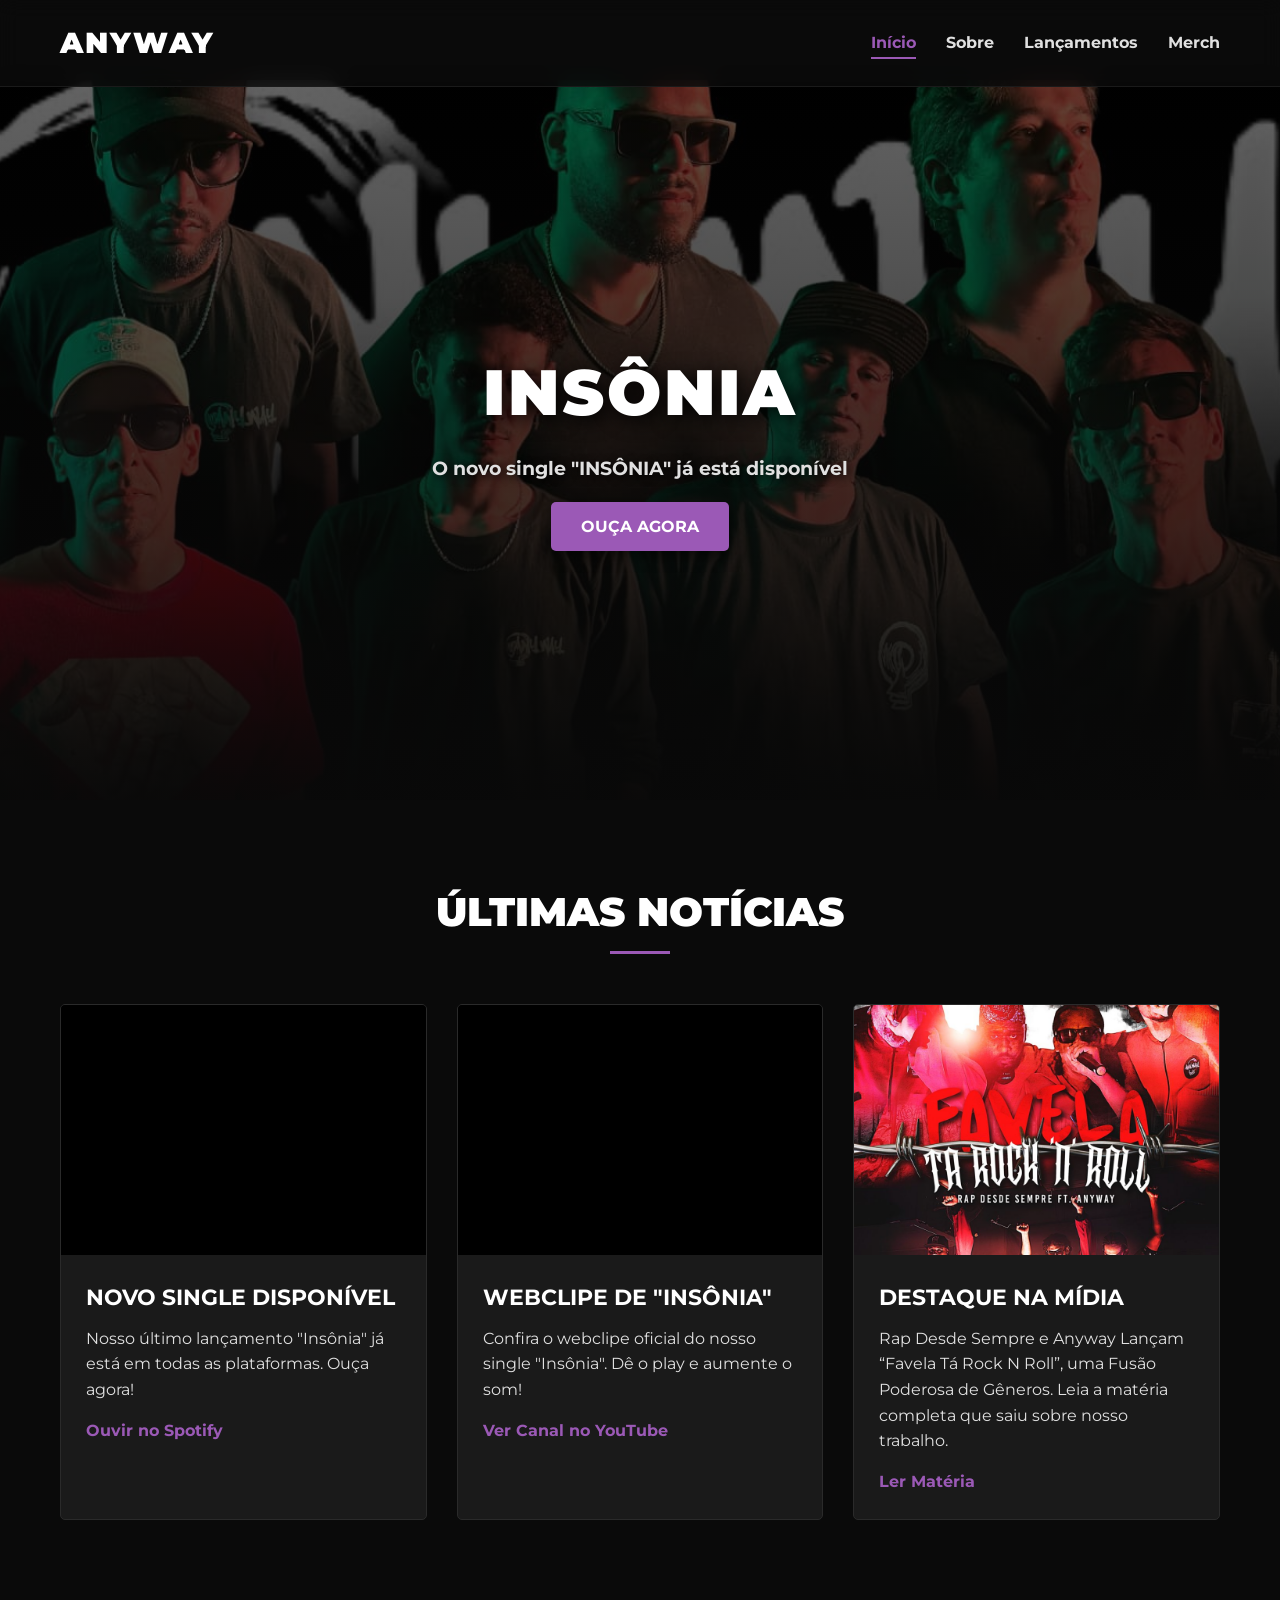
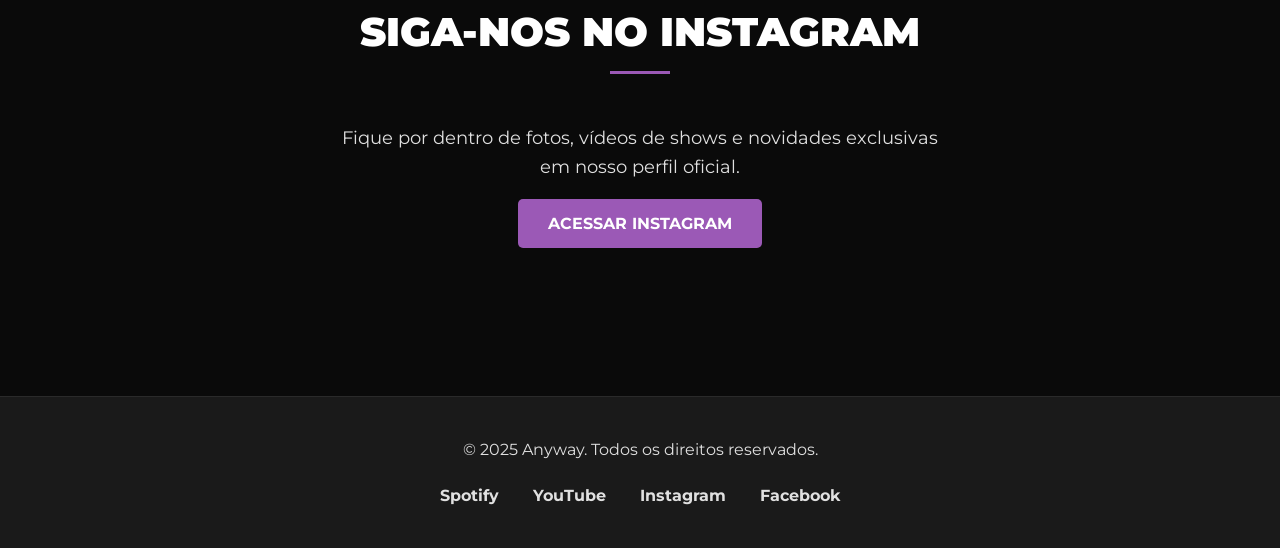
==== index.html @ 99555095 "Add files via upload" ====
<!DOCTYPE html>
<html lang="pt-br">
<head>
    <meta charset="UTF-8">
    <meta name="viewport" content="width=device-width, initial-scale=1.0">
    <title>Anyway - Início</title>
    <link rel="stylesheet" href="style.css">
    <link rel="preconnect" href="https://fonts.googleapis.com">
    <link rel="preconnect" href="https://fonts.gstatic.com" crossorigin>
    <link href="https://fonts.googleapis.com/css2?family=Montserrat:wght@400;700;900&display=swap" rel="stylesheet">
</head>
<body>

    <header class="main-header">
        <div class="container">
            <a href="index.html" class="band-logo">ANYWAY</a>
            <nav class="main-nav">
                <ul>
                    <li><a href="index.html" class="active">Início</a></li>
                    <li><a href="sobre.html">Sobre</a></li>
                    <li><a href="lancamentos.html">Lançamentos</a></li>
                    <li><a href="merch.html">Merch</a></li>
                </ul>
            </nav>
        </div>
    </header>

    <main>
        <section class="hero-section">
            <div class="hero-image-placeholder" style="background: linear-gradient(rgba(0,0,0,0.6), rgba(10,10,10,0.9)), url('img/banda_toda.jpg') no-repeat center center/cover;"></div>
            
            <div class="hero-text" style="position: relative; z-index: 2;">
                <h1 style="text-shadow: 4px 4px 20px rgba(0,0,0,1);">INSÔNIA</h1>
                <p style="font-weight: 700; text-shadow: 2px 2px 10px rgba(0,0,0,1);">O novo single "INSÔNIA" já está disponível</p>
                <a href="https://open.spotify.com/intl-pt/track/1YH6Pzb7WUKvdwqo5PkIpc?si=483347d8de3d446b" class="btn-cta" target="_blank" style="box-shadow: 0 4px 15px rgba(0,0,0,0.6);">Ouça Agora</a>
            </div>
        </section>

        <div class="container page-content">
            
            <section class="section-block reveal">
                <h2 class="section-title">ÚLTIMAS NOTÍCIAS</h2>
                <div class="news-grid">
                    
                    <div class="news-item reveal">
                        <div class="news-image-placeholder spotify-embed">
                            <iframe data-testid="embed-iframe" style="border-radius:0" src="https://open.spotify.com/embed/track/1YH6Pzb7WUKvdwqo5PkIpc?utm_source=generator" width="100%" height="100%" frameBorder="0" allowfullscreen="" allow="autoplay; clipboard-write; encrypted-media; fullscreen; picture-in-picture" loading="lazy"></iframe>
                        </div>
                        <div class="news-content">
                            <h3>NOVO SINGLE DISPONÍVEL</h3>
                            <p>Nosso último lançamento "Insônia" já está em todas as plataformas. Ouça agora!</p>
                            <a href="https://open.spotify.com/intl-pt/track/1YH6Pzb7WUKvdwqo5PkIpc?si=483347d8de3d446b" class="read-more" target="_blank">Ouvir no Spotify</a>
                        </div>
                    </div>

                    <div class="news-item reveal">
                        <div class="news-image-placeholder youtube-embed">
                             <iframe width="100%" height="100%" src="https://www.youtube-nocookie.com/embed/-w5BZIGmD9w" title="YouTube video player" frameborder="0" allow="accelerometer; autoplay; clipboard-write; encrypted-media; gyroscope; picture-in-picture; web-share" referrerpolicy="strict-origin-when-cross-origin" allowfullscreen></iframe>
                        </div>
                        <div class="news-content">
                            <h3>WEBCLIPE DE "INSÔNIA"</h3>
                            <p>Confira o webclipe oficial do nosso single "Insônia". Dê o play e aumente o som!</p>
                            <a href="https://www.youtube.com/@bandanyway" class="read-more" target="_blank">Ver Canal no YouTube</a>
                        </div>
                    </div>

                    <div class="news-item reveal">
                        <div class="news-image-placeholder" style="background-image: url('img/materia-jornaldorap.jpg'); background-size: cover; background-position: center;">
                        </div>
                        <div class="news-content">
                            <h3>DESTAQUE NA MÍDIA</h3>
                            <p>Rap Desde Sempre e Anyway Lançam “Favela Tá Rock N Roll”, uma Fusão Poderosa de Gêneros. Leia a matéria completa que saiu sobre nosso trabalho.</p>
                            <a href="https://www.jornaldorap.com.br/rap-nacional/rap-desde-sempre-e-anyway-lancam-favela-ta-rock-n-roll-uma-fusao-poderosa-de-generos/" class="read-more" target="_blank">Ler Matéria</a>
                        </div>
                    </div>
                    
                </div>
            </section>

            <section class="section-block reveal">
                <h2 class="section-title">SIGA-NOS NO INSTAGRAM</h2>
                <div class="text-center">
                    <p style="margin-bottom: 30px; font-size: 1.1rem; max-width: 600px; margin-left: auto; margin-right: auto;">
                        Fique por dentro de fotos, vídeos de shows e novidades exclusivas em nosso perfil oficial.
                    </p>
                    <a href="https://www.instagram.com/bandanyway/" class="btn-cta" target="_blank">Acessar Instagram</a>
                </div>
            </section>

        </div>
    </main>

    <footer class="main-footer">
        <div class="container">
            <p>© 2025 Anyway. Todos os direitos reservados.</p>
            <div class="social-links">
                <a href="https://open.spotify.com/intl-pt/artist/21cmnCgzTt7ZYPJB0TRyvt?si=PkerDkOZT9qXnSkQQWX2hg" target="_blank">Spotify</a>
                <a href="https://www.youtube.com/@bandanyway" target="_blank">YouTube</a>
                <a href="https://www.instagram.com/bandanyway/" target="_blank">Instagram</a>
                <a href="#" target="_blank">Facebook</a>
            </div>
        </div>
    </footer>

    <script>
        // Efeito de desfoque (blur) na imagem de fundo
        window.addEventListener('scroll', () => {
            const heroBg = document.querySelector('.hero-image-placeholder');
            const scrollY = window.scrollY;
            let blurAmount = scrollY / 40;
            if (blurAmount > 10) blurAmount = 10;
            heroBg.style.filter = `blur(${blurAmount}px)`;
            heroBg.style.webkitFilter = `blur(${blurAmount}px)`;
        });

        // Efeito de REVEAL (aparecer ao rolar)
        const observer = new IntersectionObserver((entries) => {
            entries.forEach((entry) => {
                if (entry.isIntersecting) {
                    entry.target.classList.add('active'); // Adiciona a classe que mostra o conteúdo
                }
            });
        }, {
            threshold: 0.1 // O efeito dispara quando 10% do elemento aparece na tela
        });

        // Seleciona todos os elementos com a classe .reveal e manda o observador vigiar
        const hiddenElements = document.querySelectorAll('.reveal');
        hiddenElements.forEach((el) => observer.observe(el));
    </script>
</body>
</html>
---- style.css ----
/* --- CONFIGURAÇÕES GLOBAIS E VARIÁVEIS --- */
:root {
    --color-background: #0a0a0a;
    --color-surface: #1a1a1a;
    --color-text: #e0e0e0;
    --color-heading: #ffffff;
    --color-accent: #9b59b6;
    --font-main: 'Montserrat', sans-serif;
}

/* --- RESET BÁSICO --- */
* {
    margin: 0;
    padding: 0;
    box-sizing: border-box;
}

body {
    font-family: var(--font-main);
    background-color: var(--color-background);
    color: var(--color-text);
    line-height: 1.6;
}

.container {
    max-width: 1200px;
    margin: 0 auto;
    padding: 0 20px;
}

h1, h2, h3 {
    color: var(--color-heading);
    font-weight: 700;
}

a {
    color: var(--color-accent);
    text-decoration: none;
    transition: color 0.3s ease;
}

a:hover {
    color: var(--color-heading);
}

img {
    max-width: 100%;
    height: auto;
    display: block;
}

.text-center {
    text-align: center;
    margin-top: 30px;
}

/* --- CABEÇALHO (HEADER) --- */
.main-header {
    background-color: rgba(10, 10, 10, 0.8);
    backdrop-filter: blur(10px);
    border-bottom: 1px solid var(--color-surface);
    padding: 20px 0;
    position: fixed;
    width: 100%;
    top: 0;
    z-index: 1000;
}

.main-header .container {
    display: flex;
    justify-content: space-between;
    align-items: center;
    position: relative;
}

.band-logo {
    font-size: 1.8rem;
    font-weight: 900;
    letter-spacing: 2px;
    color: var(--color-heading);
}

.band-logo:hover {
    color: var(--color-accent);
}

.main-nav ul {
    list-style: none;
    display: flex;
    gap: 30px;
}

.main-nav a {
    color: var(--color-text);
    font-weight: 700;
    font-size: 1rem;
    padding-bottom: 5px;
    border-bottom: 2px solid transparent;
}

.main-nav a:hover {
    color: var(--color-heading);
    border-bottom-color: var(--color-accent);
}

.main-nav a.active {
    color: var(--color-accent);
    border-bottom-color: var(--color-accent);
}

/* --- SEÇÃO HERO E EFEITO BLUR --- */
.hero-section {
    position: relative;
    height: 80vh;
    display: flex;
    align-items: center;
    justify-content: center;
    text-align: center;
    padding: 0 20px;
    margin-top: 80px;
    overflow: hidden;
}

.hero-image-placeholder {
    position: absolute;
    top: -5%;
    left: -5%;
    width: 110%;
    height: 110%;
    background: linear-gradient(rgba(0,0,0,0.6), rgba(10,10,10,0.9)), url('img/banda_toda.jpg') no-repeat center center/cover;
    z-index: -1;
    transition: filter 0.1s ease-out;
}

.hero-text h1 {
    font-size: 4rem;
    font-weight: 900;
    text-transform: uppercase;
    letter-spacing: 3px;
    margin-bottom: 10px;
}

.hero-text p {
    font-size: 1.2rem;
    margin-bottom: 30px;
}

.btn-cta {
    background-color: var(--color-accent);
    color: var(--color-heading);
    padding: 15px 30px;
    font-weight: 700;
    text-transform: uppercase;
    border-radius: 5px;
    transition: transform 0.3s ease, background-color 0.3s ease;
    border: none;
    cursor: pointer;
}

.btn-cta:hover {
    background-color: var(--color-heading);
    color: var(--color-background);
    transform: scale(1.05);
}

/* --- CONTEÚDO DA PÁGINA --- */
.page-content {
    padding: 80px 20px;
}

.section-block {
    margin-bottom: 80px;
}

.section-title {
    text-align: center;
    font-size: 2.5rem;
    font-weight: 900;
    margin-bottom: 50px;
    position: relative;
    padding-bottom: 10px;
}

.section-title::after {
    content: '';
    position: absolute;
    bottom: 0;
    left: 50%;
    transform: translateX(-50%);
    width: 60px;
    height: 3px;
    background-color: var(--color-accent);
}

/* --- GRID DE NOTÍCIAS --- */
.news-grid {
    display: grid;
    grid-template-columns: repeat(auto-fit, minmax(320px, 1fr));
    gap: 30px;
}

.news-item {
    background-color: var(--color-surface);
    border: 1px solid #2a2a2a;
    border-radius: 5px;
    overflow: hidden;
    transition: transform 0.3s ease, box-shadow 0.3s ease;
}

.news-item:hover {
    transform: translateY(-10px);
    box-shadow: 0 10px 20px rgba(0,0,0,0.5);
}

.news-image-placeholder {
    height: 250px;
    background-color: #000;
    display: flex;
    align-items: center;
    justify-content: center;
    font-style: italic;
    background-size: cover;
    background-position: center;
}

.news-content {
    padding: 25px;
}

.news-content h3 {
    margin-bottom: 10px;
    font-size: 1.4rem;
}

.news-date {
    font-size: 0.8rem;
    color: #888;
    margin-bottom: 15px;
}

.read-more {
    display: inline-block;
    margin-top: 15px;
    font-weight: 700;
}

/* --- BOTÃO SECUNDÁRIO --- */
.btn-secondary {
    border: 2px solid var(--color-accent);
    color: var(--color-accent);
    padding: 12px 25px;
    font-weight: 700;
    text-transform: uppercase;
    border-radius: 5px;
    display: inline-block;
}

.btn-secondary:hover {
    background-color: var(--color-accent);
    color: var(--color-heading);
}

/* --- RODAPÉ (FOOTER) --- */
.main-footer {
    background-color: var(--color-surface);
    padding: 40px 0;
    border-top: 1px solid #2a2a2a;
    text-align: center;
}

.main-footer .container {
    display: flex;
    flex-direction: column;
    align-items: center;
    gap: 20px;
}

.social-links a {
    margin: 0 15px;
    color: var(--color-text);
    font-weight: 700;
}

/* --- ESTILOS PÁGINA SOBRE --- */
.page-title-section {
    padding-top: 150px;
    padding-bottom: 50px;
    background-color: var(--color-surface);
    text-align: center;
    border-bottom: 1px solid #2a2a2a;
}

.page-title-section h1 {
    font-size: 3rem;
    font-weight: 900;
}

.left-aligned {
    text-align: left;
}
.left-aligned::after {
    left: 0;
    transform: translateX(0);
}

.about-flex-container {
    display: flex;
    gap: 50px;
    align-items: flex-start;
}

.about-image {
    flex-basis: 40%;
    min-width: 300px;
}

.about-text {
    flex-basis: 60%;
}

.about-text p {
    margin-bottom: 20px;
}

.member-slider {
    position: relative;
    max-width: 800px;
    margin: 0 auto;
    background-color: var(--color-surface);
    padding: 40px;
    border: 1px solid #2a2a2a;
    border-radius: 5px;
    overflow: hidden;
}

.slide {
    display: none;
    text-align: center;
    animation: fadeIn 0.6s;
}

.slide.active {
    display: block;
}

@keyframes fadeIn {
    from { opacity: 0; }
    to { opacity: 1; }
}

.slide-photo {
    max-width: 300px;
    height: 300px;
    margin: 0 auto 30px auto;
}

.slide-photo img {
    width: 100%;
    height: 100%;
    object-fit: cover;
    border-radius: 50%;
    border: 4px solid var(--color-accent);
}

.slide-info h3 {
    font-size: 2rem;
    font-weight: 900;
}

.slide-info .member-role {
    display: block;
    color: var(--color-accent);
    font-weight: 700;
    margin-bottom: 20px;
    text-transform: uppercase;
}

.slider-btn {
    position: absolute;
    top: 50%;
    transform: translateY(-50%);
    background-color: rgba(10, 10, 10, 0.5);
    border: 1px solid #444;
    color: var(--color-heading);
    font-size: 1.5rem;
    font-weight: bold;
    cursor: pointer;
    padding: 10px 15px;
    border-radius: 50%;
    z-index: 10;
    transition: background-color 0.3s ease;
}

.slider-btn:hover {
    background-color: var(--color-accent);
}

#prevBtn {
    left: 20px;
}

#nextBtn {
    right: 20px;
}

.contact-grid {
    display: grid;
    grid-template-columns: 1fr 1fr;
    gap: 30px;
}

.contact-card {
    background-color: var(--color-surface);
    border: 1px solid #2a2a2a;
    padding: 30px;
    text-align: center;
    border-radius: 5px;
}

.contact-card h4 {
    font-size: 1.5rem;
    margin-bottom: 15px;
    color: var(--color-heading);
}

.contact-card p {
    margin-bottom: 20px;
}

.contact-card a {
    font-weight: bold;
    font-size: 1.1rem;
}

/* --- ESTILOS PÁGINA LANÇAMENTOS --- */
.featured-release {
    display: flex;
    gap: 40px;
    align-items: center;
    background-color: var(--color-surface);
    padding: 40px;
    border: 1px solid #2a2a2a;
    border-radius: 5px;
}

.featured-release-cover {
    flex-basis: 40%;
    min-width: 300px;
}
.featured-release-cover img {
    border-radius: 5px;
}

.featured-release-player {
    flex-basis: 60%;
}

.featured-release-player h3 {
    font-size: 2rem;
    font-weight: 900;
    margin-bottom: 5px;
}

.featured-release-player p {
    color: #888;
    margin-bottom: 20px;
}

.releases-grid {
    display: grid;
    grid-template-columns: repeat(auto-fit, minmax(250px, 1fr));
    gap: 30px;
}

.release-item {
    position: relative;
    overflow: hidden;
    border-radius: 5px;
}

.release-cover {
    transition: transform 0.4s ease;
}

.release-item:hover .release-cover {
    transform: scale(1.1);
}

.release-info {
    position: absolute;
    bottom: 0;
    left: 0;
    width: 100%;
    padding: 20px;
    background: linear-gradient(to top, rgba(0,0,0,0.9), transparent);
    color: var(--color-heading);
    transform: translateY(100%);
    transition: transform 0.4s ease;
}

.release-item:hover .release-info {
    transform: translateY(0);
}

.release-title {
    font-size: 1.5rem;
    font-weight: 700;
    margin: 0;
}

.release-year {
    font-size: 1rem;
    color: var(--color-text);
    margin-bottom: 15px;
}

.btn-listen {
    background-color: var(--color-accent);
    color: var(--color-heading);
    padding: 10px 20px;
    border-radius: 5px;
    font-weight: 700;
    text-transform: uppercase;
    display: inline-block;
    opacity: 0;
    transition: opacity 0.4s ease;
}

.release-item:hover .btn-listen {
    opacity: 1;
}

/* --- ESTILOS PÁGINA MERCH E PRODUTO --- */
.store-filters {
    display: flex;
    justify-content: center;
    gap: 15px;
    margin-bottom: 40px;
    flex-wrap: wrap;
}

.filter-btn {
    background-color: transparent;
    border: 2px solid var(--color-surface);
    color: var(--color-text);
    padding: 10px 20px;
    border-radius: 25px;
    cursor: pointer;
    font-weight: 700;
    transition: all 0.3s ease;
}

.filter-btn:hover, .filter-btn.active {
    border-color: var(--color-accent);
    color: var(--color-heading);
}

/* Grid e cards com tamanho controlado para uniformidade */
.products-grid {
    display: grid;
    grid-template-columns: repeat(auto-fill, minmax(280px, 1fr));
    gap: 30px;
    justify-content: center;
}

.product-card-link {
    text-decoration: none;
    color: inherit;
    display: block;
    max-width: 320px; /* Largura máxima do card */
    margin: 0 auto;
    width: 100%;
}

.product-card {
    transition: transform 0.3s ease, box-shadow 0.3s ease;
    height: 100%; /* Garante que o card preencha a altura da grid row */
    display: flex;
    flex-direction: column;
}

.product-card:hover {
    transform: translateY(-10px);
    box-shadow: 0 10px 20px rgba(0,0,0,0.5);
}

/* NOVA LÓGICA PARA UNIFORMIZAR O TAMANHO DAS IMAGENS */
.product-image-container {
    position: relative;
    overflow: hidden;
    border-radius: 5px 5px 0 0;
    height: 320px; /* Força uma altura padrão para todos os produtos */
    background-color: var(--color-surface); /* Fundo padrão para preencher espaços vazios */
    display: flex;
    align-items: center;
    justify-content: center;
}

.product-image,
.product-image-hover {
    width: 100%;
    height: 100%; /* Força a imagem a preencher a altura do contêiner */
    object-fit: cover; /* A imagem é enquadrada e cortada para preencher o espaço sem esticar. */
    transition: opacity 0.4s ease;
    position: absolute; /* Para o hover funcionar perfeitamente em cima da outra */
    top: 0;
    left: 0;
}

.product-image-hover {
    opacity: 0;
}

/* Correção do efeito fantasma, garantindo que a imagem principal suma totalmente */
.product-card:hover .product-image {
    opacity: 0;
}

.product-card:hover .product-image-hover {
    opacity: 1;
}

.product-info {
    background-color: var(--color-surface);
    padding: 20px;
    text-align: center;
    border-radius: 0 0 5px 5px;
    flex-grow: 1; /* Faz a área de info preencher a altura restante */
    display: flex;
    flex-direction: column;
    justify-content: space-between;
}

.product-name {
    font-size: 1.2rem;
    margin-bottom: 10px;
    color: var(--color-heading);
}

.product-price {
    font-size: 1.5rem;
    color: var(--color-accent);
    font-weight: 900;
    margin-bottom: 20px;
}

.btn-details {
    display: inline-block;
    border: 2px solid var(--color-accent);
    color: var(--color-accent);
    padding: 12px 25px;
    width: 100%; /* Preenche a largura do card */
    font-weight: 700;
    text-transform: uppercase;
    border-radius: 5px;
    transition: all 0.3s ease;
}

.product-card:hover .btn-details {
    background-color: var(--color-accent);
    color: var(--color-heading);
}

/* Estilos específicos para a página interna de detalhes do produto */
.product-details-grid {
    display: grid;
    grid-template-columns: 1fr 1fr;
    gap: 50px;
    padding-top: 50px;
}

.product-gallery {
    position: relative;
    width: 100%;
    border-radius: 5px;
    overflow: hidden;
    box-shadow: 0 5px 15px rgba(0,0,0,0.3);
}

.gallery-slide {
    display: none;
    width: 100%;
}

.gallery-slide.active {
    display: block;
}

.gallery-btn {
    position: absolute;
    top: 50%;
    transform: translateY(-50%);
    background-color: rgba(10, 10, 10, 0.7);
    border: 1px solid #444;
    color: var(--color-heading);
    font-size: 1.5rem;
    font-weight: bold;
    cursor: pointer;
    padding: 10px 15px;
    border-radius: 50%;
    z-index: 10;
    transition: background-color 0.3s ease;
}

.gallery-btn:hover {
    background-color: var(--color-accent);
}

#prevGalleryBtn { left: 10px; }
#nextGalleryBtn { right: 10px; }

.product-page-title {
    font-size: 2.5rem;
    font-weight: 900;
    margin-bottom: 10px;
}

.product-page-price {
    font-size: 1.8rem;
    color: var(--color-accent);
    margin-bottom: 20px;
    font-weight: 700;
}

.product-page-description {
    margin-bottom: 30px;
}

.form-divider {
    border: none;
    height: 1px;
    background-color: #2a2a2a;
    margin: 30px 0;
}

.form-group {
    margin-bottom: 20px;
}

.form-group label {
    display: block;
    margin-bottom: 8px;
    font-weight: 700;
    color: var(--color-text);
}

.form-group input,
.form-group select {
    width: 100%;
    padding: 12px;
    background-color: var(--color-surface);
    border: 1px solid #2a2a2a;
    border-radius: 5px;
    color: var(--color-heading);
    font-size: 1rem;
}

#submitButton {
    width: 100%;
    margin-top: 20px;
}

/* --- ANIMAÇÕES DE SCROLL (REVEAL) --- */
.reveal {
    opacity: 0;
    transform: translateY(40px);
    transition: all 0.8s ease-out;
}

.reveal.active {
    opacity: 1;
    transform: translateY(0);
}

/* --- RESPONSIVIDADE --- */
@media (max-width: 992px) {
    .about-flex-container {
        flex-direction: column;
    }
    .featured-release {
        flex-direction: column;
    }
    .featured-release-cover {
        width: 100%;
        max-width: 500px;
    }
    .product-details-grid {
        grid-template-columns: 1fr;
    }
}

@media (max-width: 768px) {
    .main-header .container {
        flex-direction: column;
        gap: 20px;
    }
    .hero-text h1 {
        font-size: 2.5rem;
    }
    .contact-grid {
        grid-template-columns: 1fr;
    }
}
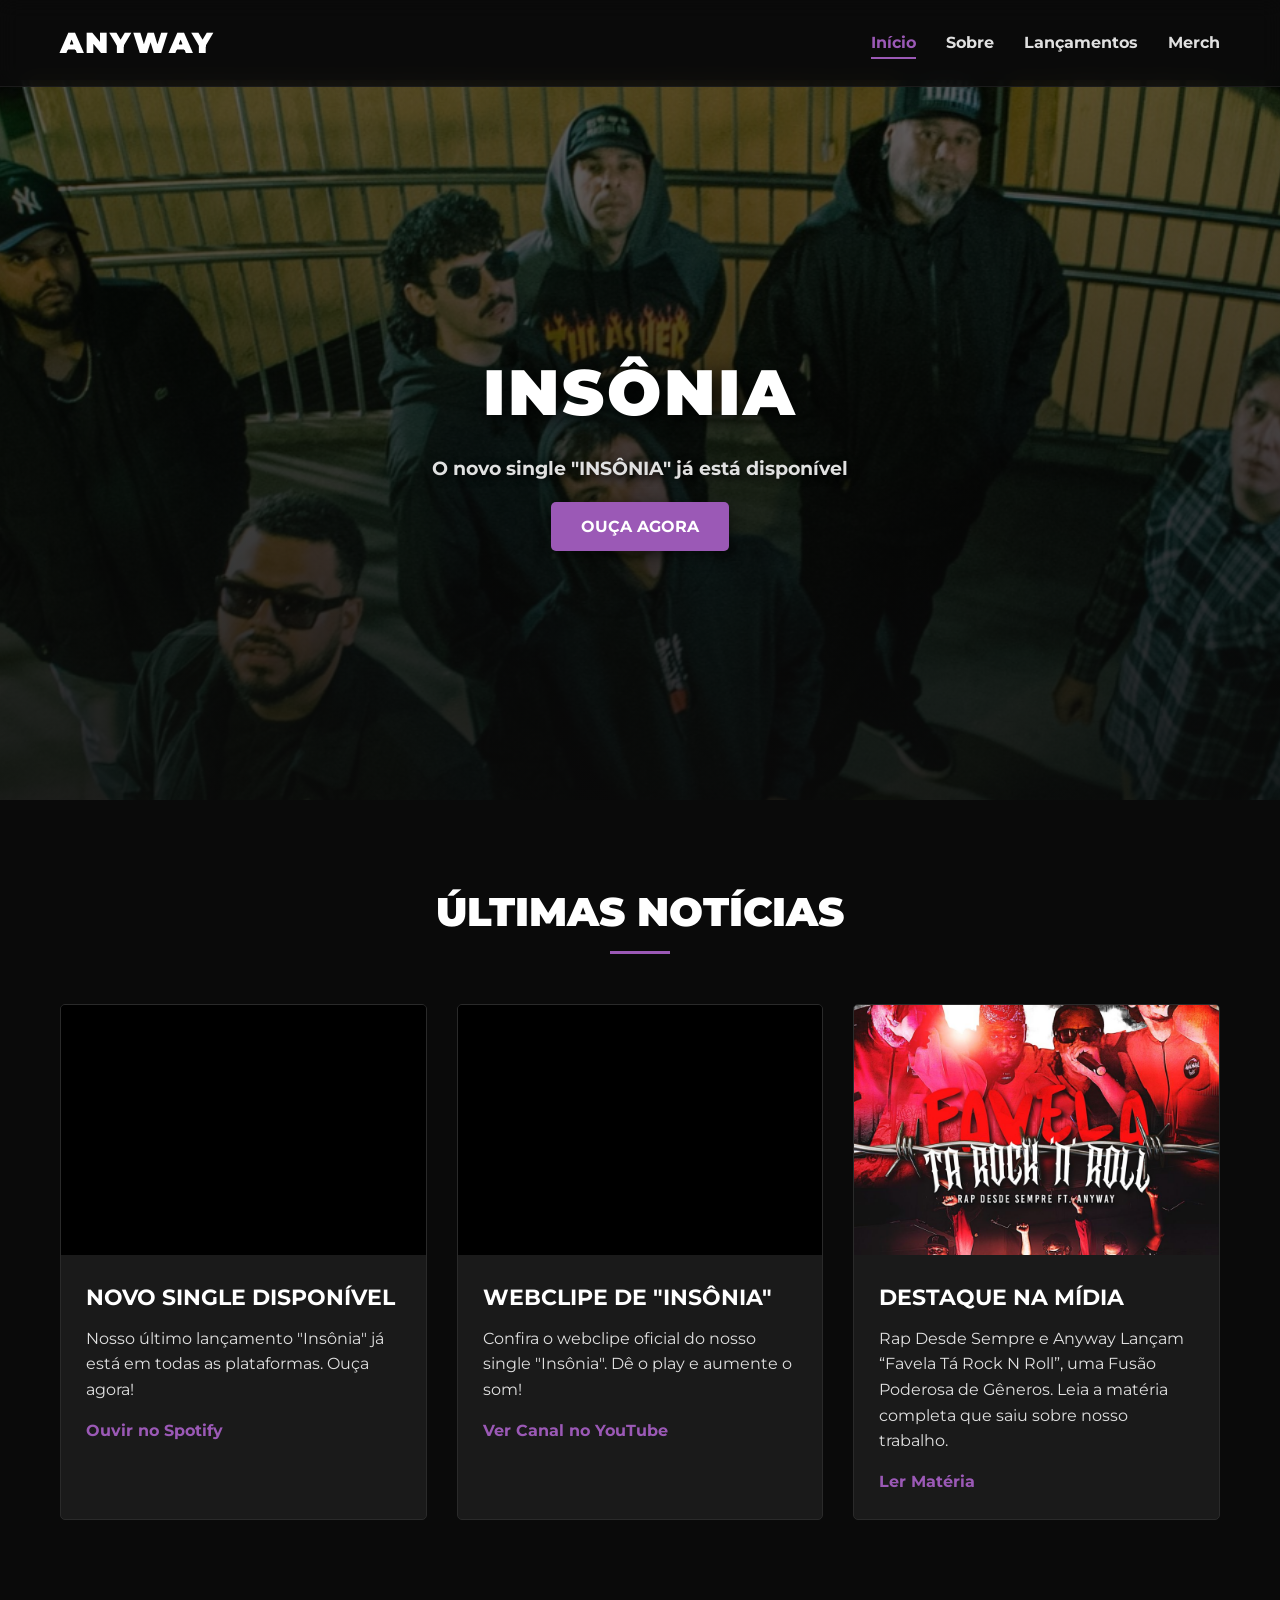
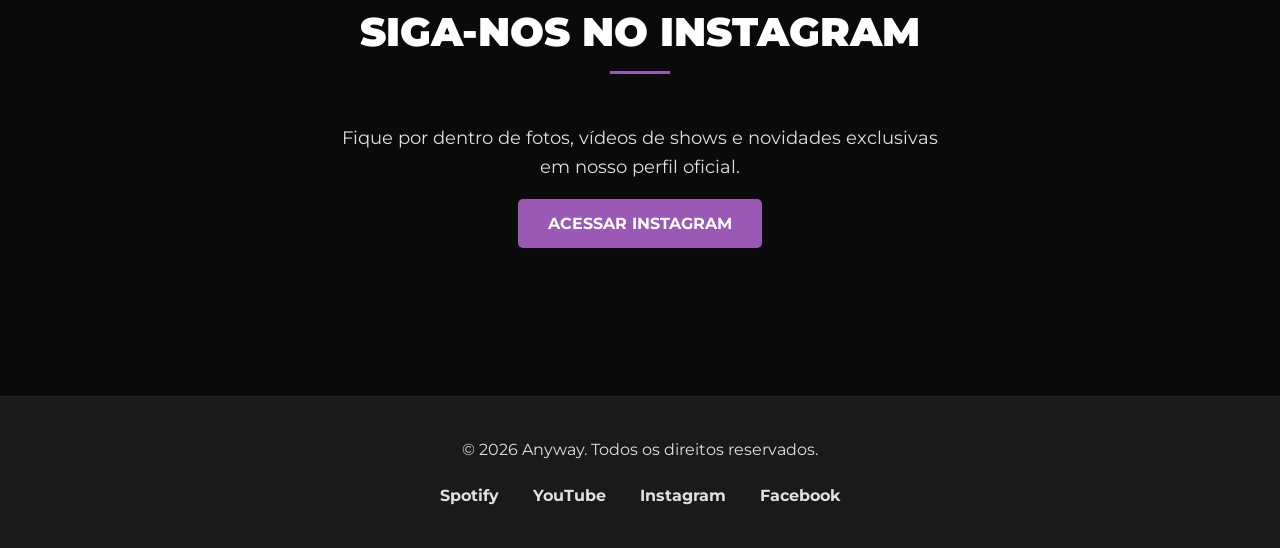
==== commit 583fd5f8: "2026 né bixo" ====
--- a/index.html
+++ b/index.html
@@ -92,7 +92,7 @@
 
     <footer class="main-footer">
         <div class="container">
-            <p>© 2025 Anyway. Todos os direitos reservados.</p>
+            <p>© 2026 Anyway. Todos os direitos reservados.</p>
             <div class="social-links">
                 <a href="https://open.spotify.com/intl-pt/artist/21cmnCgzTt7ZYPJB0TRyvt?si=PkerDkOZT9qXnSkQQWX2hg" target="_blank">Spotify</a>
                 <a href="https://www.youtube.com/@bandanyway" target="_blank">YouTube</a>
@@ -129,4 +129,4 @@
         hiddenElements.forEach((el) => observer.observe(el));
     </script>
 </body>
-</html>+</html>
--- a/style.css
+++ b/style.css
@@ -348,8 +348,9 @@
     to { opacity: 1; }
 }
 
+/* FOTO DO SLIDER CRAVADA EM 300x300 */
 .slide-photo {
-    max-width: 300px;
+    width: 300px;
     height: 300px;
     margin: 0 auto 30px auto;
 }
@@ -375,11 +376,12 @@
     text-transform: uppercase;
 }
 
+/* BOTÕES DO SLIDER CRAVADOS NO MEIO DA FOTO */
 .slider-btn {
     position: absolute;
-    top: 50%;
+    top: 190px; /* 40px de padding + 150px (metade da foto) = Nunca vai sair do lugar! */
     transform: translateY(-50%);
-    background-color: rgba(10, 10, 10, 0.5);
+    background-color: rgba(10, 10, 10, 0.7);
     border: 1px solid #444;
     color: var(--color-heading);
     font-size: 1.5rem;
@@ -555,7 +557,6 @@
     color: var(--color-heading);
 }
 
-/* Grid e cards com tamanho controlado para uniformidade */
 .products-grid {
     display: grid;
     grid-template-columns: repeat(auto-fill, minmax(280px, 1fr));
@@ -567,14 +568,14 @@
     text-decoration: none;
     color: inherit;
     display: block;
-    max-width: 320px; /* Largura máxima do card */
+    max-width: 320px;
     margin: 0 auto;
     width: 100%;
 }
 
 .product-card {
     transition: transform 0.3s ease, box-shadow 0.3s ease;
-    height: 100%; /* Garante que o card preencha a altura da grid row */
+    height: 100%;
     display: flex;
     flex-direction: column;
 }
@@ -584,13 +585,12 @@
     box-shadow: 0 10px 20px rgba(0,0,0,0.5);
 }
 
-/* NOVA LÓGICA PARA UNIFORMIZAR O TAMANHO DAS IMAGENS */
 .product-image-container {
     position: relative;
     overflow: hidden;
     border-radius: 5px 5px 0 0;
-    height: 320px; /* Força uma altura padrão para todos os produtos */
-    background-color: var(--color-surface); /* Fundo padrão para preencher espaços vazios */
+    height: 320px; 
+    background-color: var(--color-surface); 
     display: flex;
     align-items: center;
     justify-content: center;
@@ -599,10 +599,10 @@
 .product-image,
 .product-image-hover {
     width: 100%;
-    height: 100%; /* Força a imagem a preencher a altura do contêiner */
-    object-fit: cover; /* A imagem é enquadrada e cortada para preencher o espaço sem esticar. */
+    height: 100%; 
+    object-fit: cover; 
     transition: opacity 0.4s ease;
-    position: absolute; /* Para o hover funcionar perfeitamente em cima da outra */
+    position: absolute; 
     top: 0;
     left: 0;
 }
@@ -611,7 +611,6 @@
     opacity: 0;
 }
 
-/* Correção do efeito fantasma, garantindo que a imagem principal suma totalmente */
 .product-card:hover .product-image {
     opacity: 0;
 }
@@ -625,7 +624,7 @@
     padding: 20px;
     text-align: center;
     border-radius: 0 0 5px 5px;
-    flex-grow: 1; /* Faz a área de info preencher a altura restante */
+    flex-grow: 1; 
     display: flex;
     flex-direction: column;
     justify-content: space-between;
@@ -649,7 +648,7 @@
     border: 2px solid var(--color-accent);
     color: var(--color-accent);
     padding: 12px 25px;
-    width: 100%; /* Preenche a largura do card */
+    width: 100%; 
     font-weight: 700;
     text-transform: uppercase;
     border-radius: 5px;
@@ -661,7 +660,6 @@
     color: var(--color-heading);
 }
 
-/* Estilos específicos para a página interna de detalhes do produto */
 .product-details-grid {
     display: grid;
     grid-template-columns: 1fr 1fr;
@@ -772,7 +770,7 @@
     transform: translateY(0);
 }
 
-/* --- RESPONSIVIDADE --- */
+/* --- RESPONSIVIDADE PARA CELULAR E TABLET --- */
 @media (max-width: 992px) {
     .about-flex-container {
         flex-direction: column;
@@ -800,4 +798,21 @@
     .contact-grid {
         grid-template-columns: 1fr;
     }
+    
+    /* REGRAS ESPECÍFICAS DO SLIDER PARA CELULAR */
+    .member-slider {
+        padding: 30px 15px; /* Diminui as margens internas da caixa */
+    }
+    .slide-photo {
+        width: 200px; /* Reduz a foto no celular para caber melhor */
+        height: 200px;
+    }
+    .slider-btn {
+        /* Alinha perfeitamente com a foto menor do celular (30px padding + 100px metade da foto) */
+        top: 130px; 
+        padding: 8px 12px; /* Setinha um pouco menor */
+        font-size: 1.2rem;
+    }
+    #prevBtn { left: 5px; } /* Joga as setas mais para os cantos da tela */
+    #nextBtn { right: 5px; }
 }
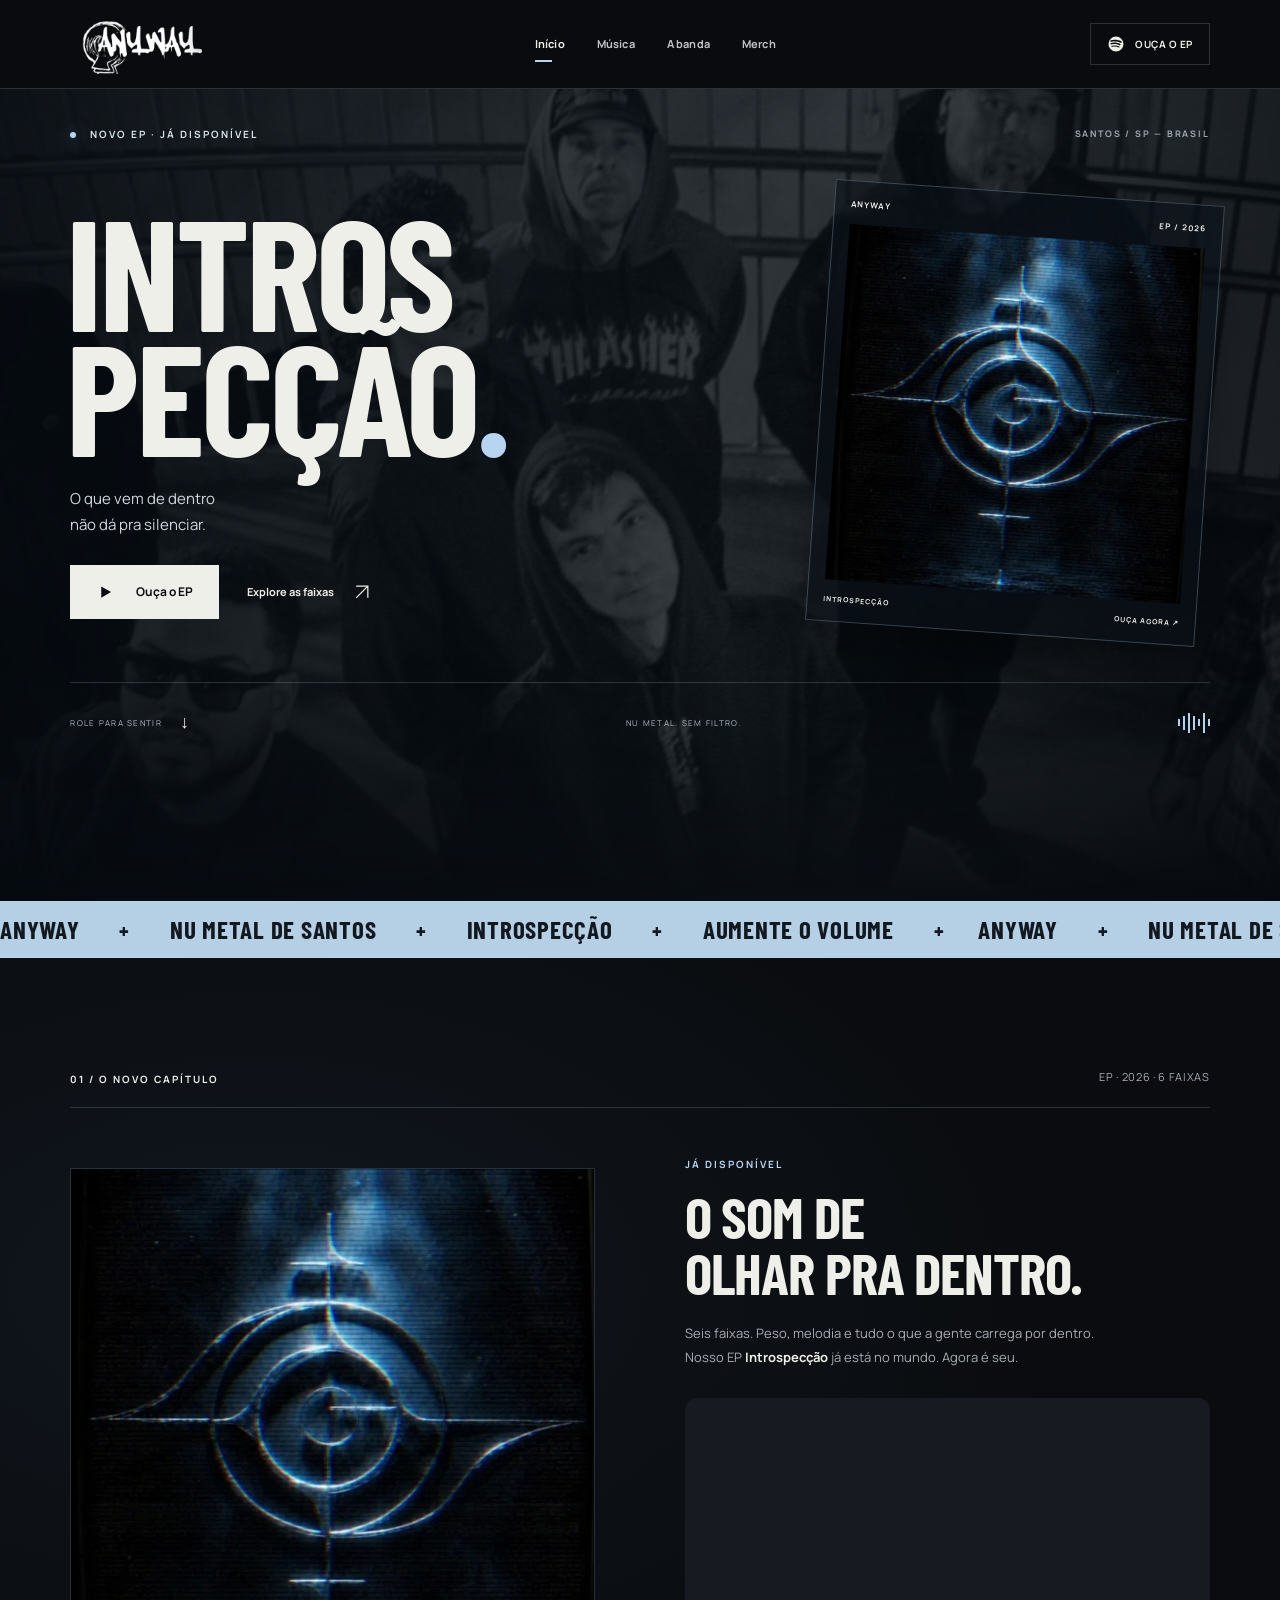
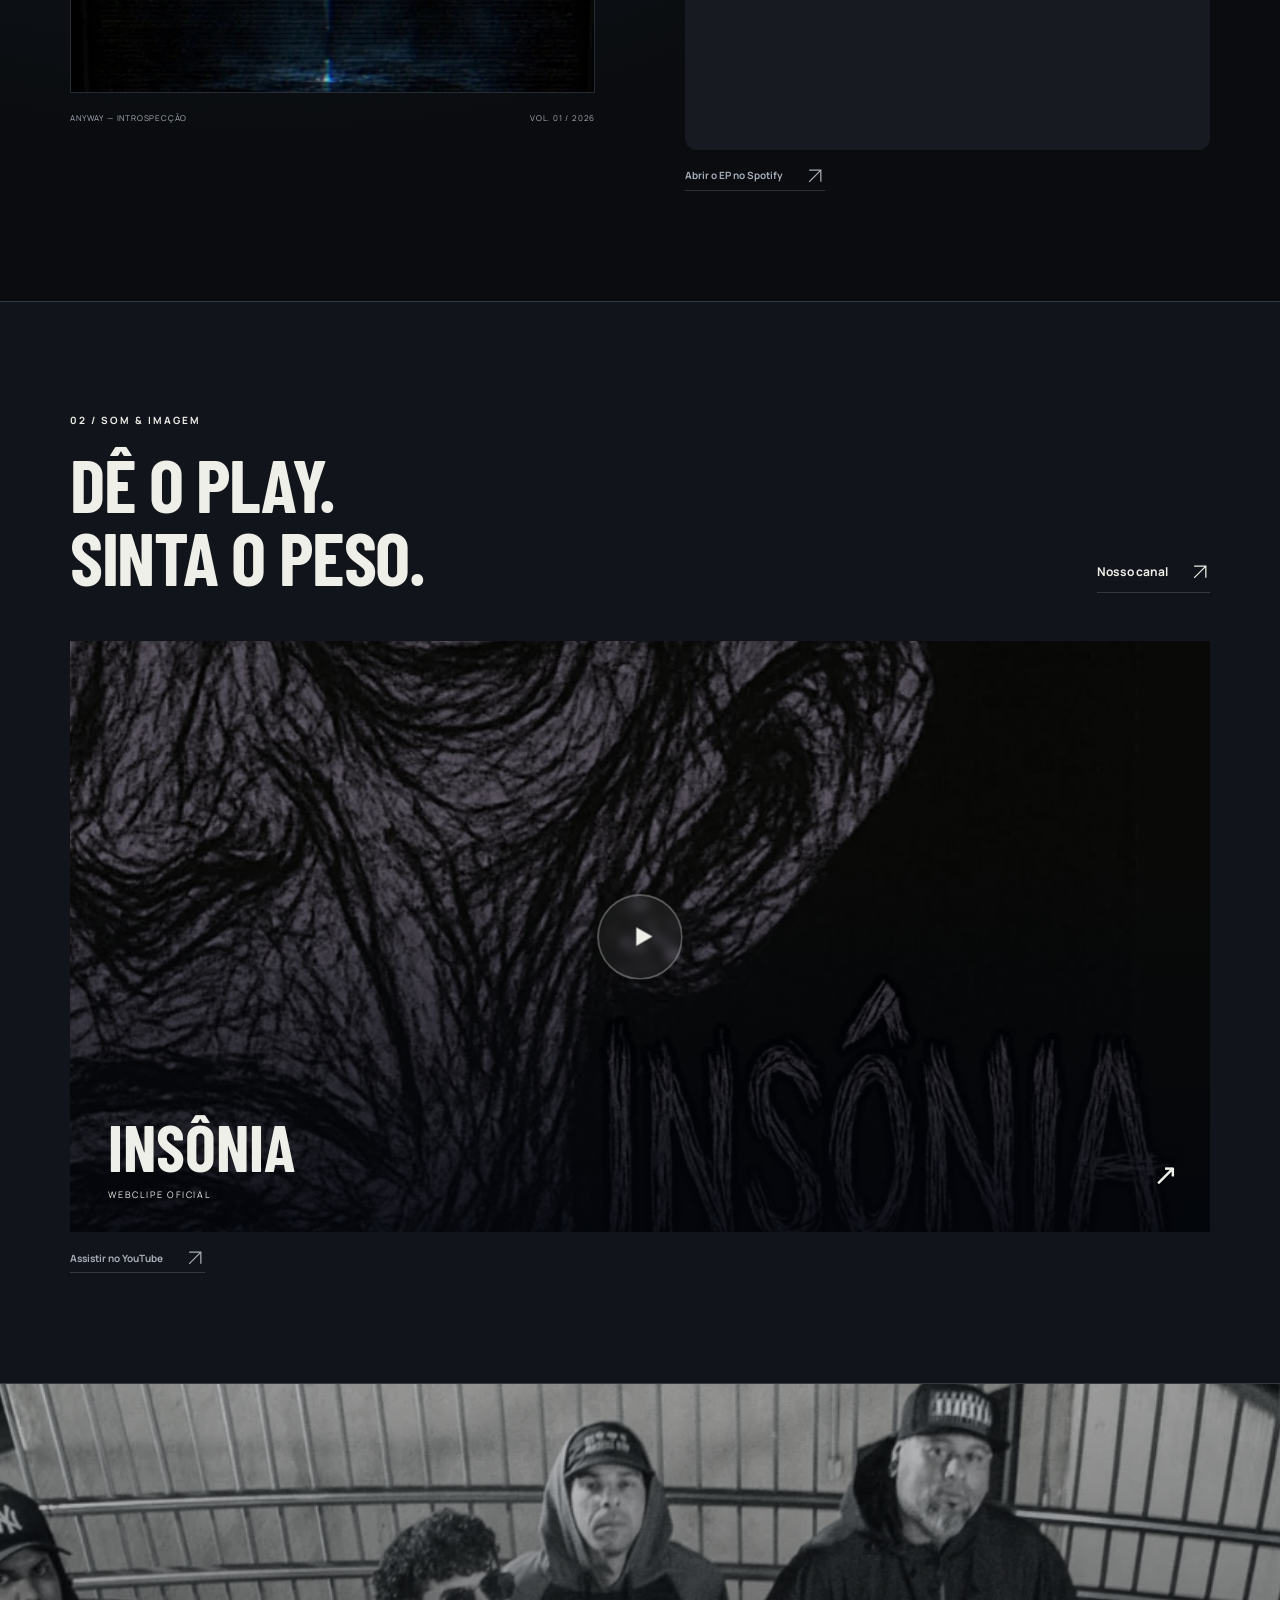
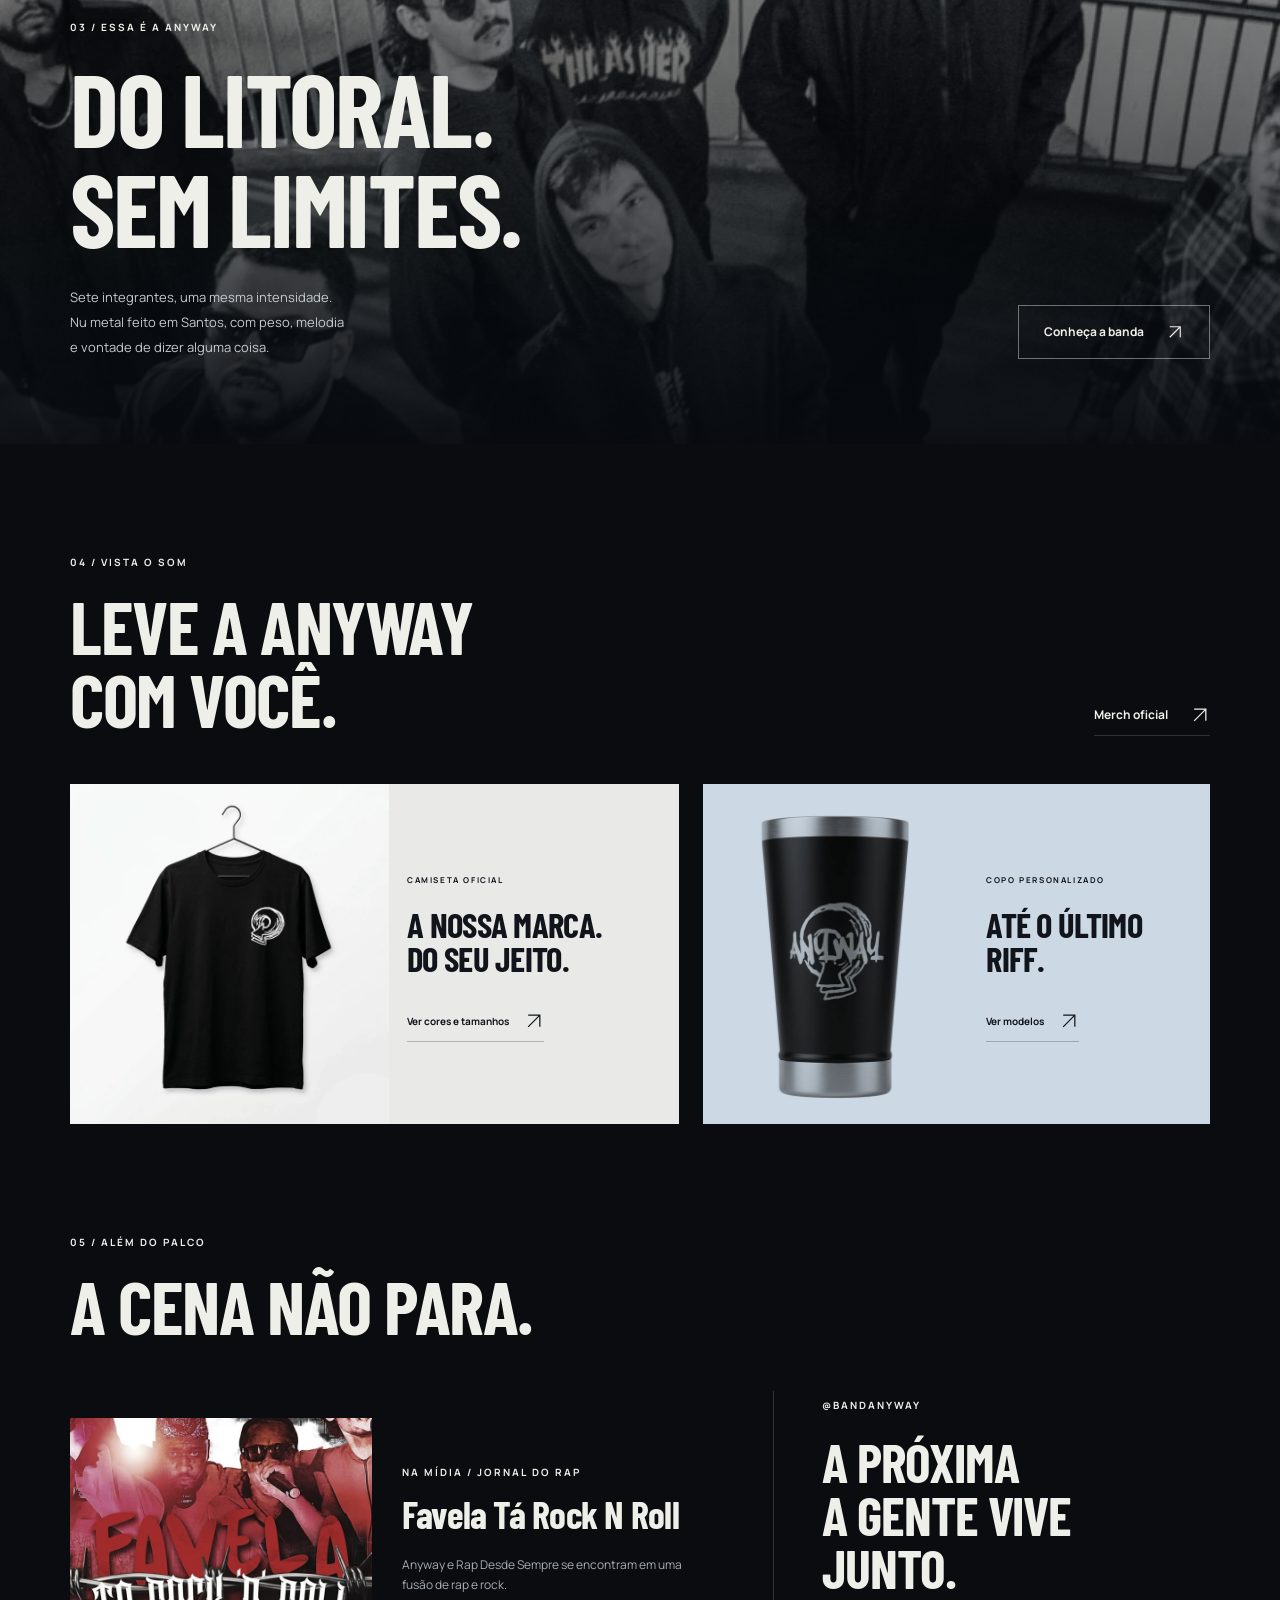
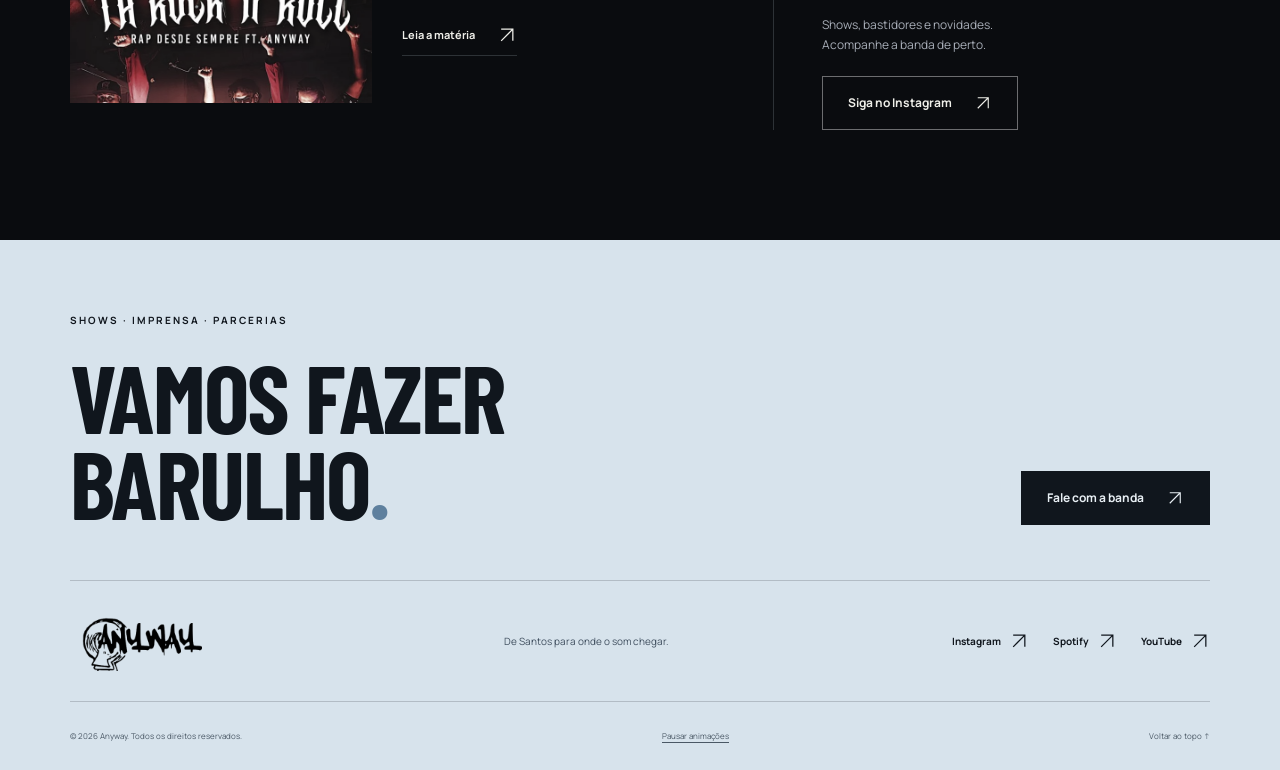
==== commit a2cc0a63: "Redesign Anyway site around Introspecção EP Modernize all pages with responsive layouts, parallax an" ====
--- a/index.html
+++ b/index.html
@@ -1,132 +1,324 @@
-<!DOCTYPE html>
-<html lang="pt-br">
-<head>
-    <meta charset="UTF-8">
-    <meta name="viewport" content="width=device-width, initial-scale=1.0">
-    <title>Anyway - Início</title>
-    <link rel="stylesheet" href="style.css">
-    <link rel="preconnect" href="https://fonts.googleapis.com">
-    <link rel="preconnect" href="https://fonts.gstatic.com" crossorigin>
-    <link href="https://fonts.googleapis.com/css2?family=Montserrat:wght@400;700;900&display=swap" rel="stylesheet">
-</head>
-<body>
-
-    <header class="main-header">
-        <div class="container">
-            <a href="index.html" class="band-logo">ANYWAY</a>
-            <nav class="main-nav">
-                <ul>
-                    <li><a href="index.html" class="active">Início</a></li>
-                    <li><a href="sobre.html">Sobre</a></li>
-                    <li><a href="lancamentos.html">Lançamentos</a></li>
-                    <li><a href="merch.html">Merch</a></li>
-                </ul>
-            </nav>
-        </div>
-    </header>
-
-    <main>
-        <section class="hero-section">
-            <div class="hero-image-placeholder" style="background: linear-gradient(rgba(0,0,0,0.6), rgba(10,10,10,0.9)), url('img/banda_toda.jpg') no-repeat center center/cover;"></div>
-            
-            <div class="hero-text" style="position: relative; z-index: 2;">
-                <h1 style="text-shadow: 4px 4px 20px rgba(0,0,0,1);">INSÔNIA</h1>
-                <p style="font-weight: 700; text-shadow: 2px 2px 10px rgba(0,0,0,1);">O novo single "INSÔNIA" já está disponível</p>
-                <a href="https://open.spotify.com/intl-pt/track/1YH6Pzb7WUKvdwqo5PkIpc?si=483347d8de3d446b" class="btn-cta" target="_blank" style="box-shadow: 0 4px 15px rgba(0,0,0,0.6);">Ouça Agora</a>
-            </div>
-        </section>
-
-        <div class="container page-content">
-            
-            <section class="section-block reveal">
-                <h2 class="section-title">ÚLTIMAS NOTÍCIAS</h2>
-                <div class="news-grid">
-                    
-                    <div class="news-item reveal">
-                        <div class="news-image-placeholder spotify-embed">
-                            <iframe data-testid="embed-iframe" style="border-radius:0" src="https://open.spotify.com/embed/track/1YH6Pzb7WUKvdwqo5PkIpc?utm_source=generator" width="100%" height="100%" frameBorder="0" allowfullscreen="" allow="autoplay; clipboard-write; encrypted-media; fullscreen; picture-in-picture" loading="lazy"></iframe>
-                        </div>
-                        <div class="news-content">
-                            <h3>NOVO SINGLE DISPONÍVEL</h3>
-                            <p>Nosso último lançamento "Insônia" já está em todas as plataformas. Ouça agora!</p>
-                            <a href="https://open.spotify.com/intl-pt/track/1YH6Pzb7WUKvdwqo5PkIpc?si=483347d8de3d446b" class="read-more" target="_blank">Ouvir no Spotify</a>
-                        </div>
-                    </div>
-
-                    <div class="news-item reveal">
-                        <div class="news-image-placeholder youtube-embed">
-                             <iframe width="100%" height="100%" src="https://www.youtube-nocookie.com/embed/-w5BZIGmD9w" title="YouTube video player" frameborder="0" allow="accelerometer; autoplay; clipboard-write; encrypted-media; gyroscope; picture-in-picture; web-share" referrerpolicy="strict-origin-when-cross-origin" allowfullscreen></iframe>
-                        </div>
-                        <div class="news-content">
-                            <h3>WEBCLIPE DE "INSÔNIA"</h3>
-                            <p>Confira o webclipe oficial do nosso single "Insônia". Dê o play e aumente o som!</p>
-                            <a href="https://www.youtube.com/@bandanyway" class="read-more" target="_blank">Ver Canal no YouTube</a>
-                        </div>
-                    </div>
-
-                    <div class="news-item reveal">
-                        <div class="news-image-placeholder" style="background-image: url('img/materia-jornaldorap.jpg'); background-size: cover; background-position: center;">
-                        </div>
-                        <div class="news-content">
-                            <h3>DESTAQUE NA MÍDIA</h3>
-                            <p>Rap Desde Sempre e Anyway Lançam “Favela Tá Rock N Roll”, uma Fusão Poderosa de Gêneros. Leia a matéria completa que saiu sobre nosso trabalho.</p>
-                            <a href="https://www.jornaldorap.com.br/rap-nacional/rap-desde-sempre-e-anyway-lancam-favela-ta-rock-n-roll-uma-fusao-poderosa-de-generos/" class="read-more" target="_blank">Ler Matéria</a>
-                        </div>
-                    </div>
-                    
-                </div>
-            </section>
-
-            <section class="section-block reveal">
-                <h2 class="section-title">SIGA-NOS NO INSTAGRAM</h2>
-                <div class="text-center">
-                    <p style="margin-bottom: 30px; font-size: 1.1rem; max-width: 600px; margin-left: auto; margin-right: auto;">
-                        Fique por dentro de fotos, vídeos de shows e novidades exclusivas em nosso perfil oficial.
-                    </p>
-                    <a href="https://www.instagram.com/bandanyway/" class="btn-cta" target="_blank">Acessar Instagram</a>
-                </div>
-            </section>
-
-        </div>
-    </main>
-
-    <footer class="main-footer">
-        <div class="container">
-            <p>© 2026 Anyway. Todos os direitos reservados.</p>
-            <div class="social-links">
-                <a href="https://open.spotify.com/intl-pt/artist/21cmnCgzTt7ZYPJB0TRyvt?si=PkerDkOZT9qXnSkQQWX2hg" target="_blank">Spotify</a>
-                <a href="https://www.youtube.com/@bandanyway" target="_blank">YouTube</a>
-                <a href="https://www.instagram.com/bandanyway/" target="_blank">Instagram</a>
-                <a href="#" target="_blank">Facebook</a>
-            </div>
-        </div>
-    </footer>
-
-    <script>
-        // Efeito de desfoque (blur) na imagem de fundo
-        window.addEventListener('scroll', () => {
-            const heroBg = document.querySelector('.hero-image-placeholder');
-            const scrollY = window.scrollY;
-            let blurAmount = scrollY / 40;
-            if (blurAmount > 10) blurAmount = 10;
-            heroBg.style.filter = `blur(${blurAmount}px)`;
-            heroBg.style.webkitFilter = `blur(${blurAmount}px)`;
-        });
-
-        // Efeito de REVEAL (aparecer ao rolar)
-        const observer = new IntersectionObserver((entries) => {
-            entries.forEach((entry) => {
-                if (entry.isIntersecting) {
-                    entry.target.classList.add('active'); // Adiciona a classe que mostra o conteúdo
-                }
-            });
-        }, {
-            threshold: 0.1 // O efeito dispara quando 10% do elemento aparece na tela
-        });
-
-        // Seleciona todos os elementos com a classe .reveal e manda o observador vigiar
-        const hiddenElements = document.querySelectorAll('.reveal');
-        hiddenElements.forEach((el) => observer.observe(el));
-    </script>
-</body>
-</html>
+<!DOCTYPE html>
+<html lang="pt-BR">
+  <head>
+    <meta charset="UTF-8">
+    <meta name="viewport" content="width=device-width, initial-scale=1">
+    <meta name="theme-color" content="#0a0c0f">
+    <title>Anyway | Introspecção — novo EP</title>
+    <meta name="description" content="Introspecção já está disponível. Ouça o novo EP da Anyway, banda de nu metal de Santos. Música, webclipes, integrantes e merch oficial.">
+    <link rel="canonical" href="https://bandanyway.com.br/">
+    <meta property="og:type" content="website">
+    <meta property="og:locale" content="pt_BR">
+    <meta property="og:site_name" content="Anyway">
+    <meta property="og:title" content="Anyway | Introspecção — novo EP">
+    <meta property="og:description" content="Introspecção já está disponível. Ouça o novo EP da Anyway, banda de nu metal de Santos. Música, webclipes, integrantes e merch oficial.">
+    <meta property="og:url" content="https://bandanyway.com.br/">
+    <meta property="og:image" content="https://bandanyway.com.br/img/optimized/banda_toda.webp">
+    <meta property="og:image:alt" content="Os integrantes da banda Anyway">
+    <meta name="twitter:card" content="summary_large_image">
+    <link rel="icon" type="image/png" href="img/logo.png">
+    <link rel="preload" href="fonts/barlow-condensed-700.ttf" as="font" type="font/ttf" crossorigin>
+    <link rel="stylesheet" href="style.css?v=20261117">
+    <script src="js/catalogo.js?v=20261117" defer></script>
+    <script src="js/app.js?v=20261117" defer></script>
+    <script type="application/ld+json">{"@context": "https://schema.org", "@type": "MusicGroup", "name": "Anyway", "url": "https://bandanyway.com.br/", "genre": ["Nu metal", "Metal alternativo"], "sameAs": ["https://open.spotify.com/artist/21cmnCgzTt7ZYPJB0TRyvt", "https://www.instagram.com/bandanyway/", "https://www.youtube.com/@bandanyway"]}</script>
+  </head>
+  <body class="home">
+    <a class="skip-link" href="#conteudo">Pular para o conteúdo</a>
+    <header class="site-header" id="topo">
+      <div class="shell header-inner">
+        <a class="brand" href="index.html" aria-label="Anyway — início">
+          <img src="img/optimized/logo.webp" alt="Anyway" class="" loading="eager" decoding="async" width="150" height="150">
+        </a>
+        <button class="menu-toggle" type="button" aria-expanded="false" aria-controls="main-nav" aria-label="Abrir menu" hidden>
+          <span></span>
+          <span></span>
+        </button>
+        <nav class="main-nav" id="main-nav" aria-label="Navegação principal">
+          <a href="index.html" aria-current="page">Início</a>
+          <a href="lancamentos.html">Música</a>
+          <a href="sobre.html">A banda</a>
+          <a href="merch.html">Merch</a>
+          <a href="#contato" class="nav-contact">Contato <svg class="arrow-icon" viewbox="0 0 24 24" fill="none" stroke="currentColor" stroke-width="1.5" aria-hidden="true">
+              <path d="M5 19 19 5M5 5h14v14"></path>
+            </svg>
+          </a>
+        </nav>
+        <a class="header-listen" href="https://open.spotify.com/album/0spaoQvWEuGP67r1fBMhmv" target="_blank" rel="noopener noreferrer">
+          <svg viewbox="0 0 24 24" fill="currentColor" aria-hidden="true">
+            <path d="M12 2a10 10 0 1 0 0 20 10 10 0 0 0 0-20Zm4.6 14.4a.75.75 0 0 1-1 .3c-2.5-1.5-5.6-1.8-9.1-.8a.75.75 0 0 1-.4-1.4c3.9-1.1 7.4-.8 10.2.9.4.2.5.7.3 1Zm1.3-3a.9.9 0 0 1-1.3.3c-2.9-1.8-7.3-2.3-10.7-1.2a.9.9 0 1 1-.6-1.7c3.9-1.3 8.9-.7 12.3 1.3.4.3.6.9.3 1.3Zm.1-3.1c-3.4-2-9-2.2-12.2-1.2a1.1 1.1 0 0 1-.7-2.1C8.9 5.8 15 6 19.1 8.4a1.1 1.1 0 0 1-1.1 1.9Z"></path>
+          </svg> Ouça o EP</a>
+      </div>
+      <div class="scroll-progress" aria-hidden="true"></div>
+    </header>
+    <main id="conteudo">
+      <section class="hero" aria-labelledby="hero-title">
+        <div class="hero-background" data-parallax="0.18">
+          <img src="img/optimized/banda_toda.webp" alt="" class="" loading="eager" decoding="async" width="1280" height="550" fetchpriority="high">
+        </div>
+        <div class="hero-shade"></div>
+        <div class="shell hero-content">
+          <div class="hero-topline">
+            <span class="eyebrow">
+              <span class="status-dot"></span> Novo EP · Já disponível</span>
+            <span class="eyebrow hero-origin">Santos / SP — Brasil</span>
+          </div>
+          <div class="hero-grid">
+            <div class="hero-copy">
+              <h1 id="hero-title" aria-label="Introspecção">
+                <span>INTROS</span>
+                <span>PECÇÃO<span class="title-dot">.</span>
+                </span>
+              </h1>
+              <p>O que vem de dentro<br>não dá pra silenciar.</p>
+              <div class="button-row">
+                <a class="button button-light" href="#ouvir">
+                  <svg viewbox="0 0 24 24" fill="currentColor" aria-hidden="true">
+                    <path d="M7 4.5v15L20 12z"></path>
+                  </svg> Ouça o EP</a>
+                <a class="hero-secondary" href="lancamentos.html">Explore as faixas <svg class="arrow-icon" viewbox="0 0 24 24" fill="none" stroke="currentColor" stroke-width="1.5" aria-hidden="true">
+                    <path d="M5 19 19 5M5 5h14v14"></path>
+                  </svg>
+                </a>
+              </div>
+            </div>
+            <a class="hero-record" href="#ouvir" aria-label="Conheça o EP Introspecção">
+              <div class="record-label">
+                <span>ANYWAY</span>
+                <span>EP / 2026</span>
+              </div>
+              <img src="img/optimized/introspeccao.webp" alt="Capa de Introspecção" class="" loading="eager" decoding="async" width="640" height="640">
+              <div class="record-caption">
+                <span>INTROSPECÇÃO</span>
+                <span>OUÇA AGORA ↗</span>
+              </div>
+            </a>
+          </div>
+          <div class="hero-bottom">
+            <a href="#ouvir">Role para sentir <span aria-hidden="true">↓</span>
+            </a>
+            <span>NU METAL. SEM FILTRO.</span>
+            <div class="sound-bars" aria-hidden="true">
+              <i></i>
+              <i></i>
+              <i></i>
+              <i></i>
+              <i></i>
+              <i></i>
+              <i></i>
+            </div>
+          </div>
+        </div>
+      </section>
+      <div class="ticker" aria-label="Anyway. Nu metal de Santos. Introspecção já disponível.">
+        <div class="ticker-track" aria-hidden="true">
+          <span>ANYWAY <b>+</b> NU METAL DE SANTOS <b>+</b> INTROSPECÇÃO <b>+</b> AUMENTE O VOLUME <b>+</b>
+          </span>
+          <span>ANYWAY <b>+</b> NU METAL DE SANTOS <b>+</b> INTROSPECÇÃO <b>+</b> AUMENTE O VOLUME <b>+</b>
+          </span>
+        </div>
+      </div>
+      <section class="section ep-section" id="ouvir" aria-labelledby="ep-title">
+        <div class="shell">
+          <div class="section-heading reveal">
+            <p class="eyebrow">01 / O novo capítulo</p>
+            <span class="section-note">EP · 2026 · 6 faixas</span>
+          </div>
+          <div class="ep-grid">
+            <div class="ep-art reveal">
+              <a href="https://open.spotify.com/album/0spaoQvWEuGP67r1fBMhmv" target="_blank" rel="noopener noreferrer" aria-label="Ouvir Introspecção no Spotify">
+                <img src="img/optimized/introspeccao.webp" alt="Capa do EP Introspecção: símbolo circular branco sobre textura azul e preta" class="" loading="lazy" decoding="async" width="640" height="640">
+              </a>
+              <div class="art-caption">
+                <span>ANYWAY — INTROSPECÇÃO</span>
+                <span>VOL. 01 / 2026</span>
+              </div>
+            </div>
+            <div class="ep-copy reveal">
+              <p class="eyebrow accent">Já disponível</p>
+              <h2 id="ep-title">O SOM DE<br>OLHAR PRA DENTRO.</h2>
+              <p>Seis faixas. Peso, melodia e tudo o que a gente carrega por dentro. Nosso EP <strong>Introspecção</strong> já está no mundo. Agora é seu.</p>
+              <div class="spotify-wrap">
+                <iframe data-testid="embed-iframe" title="Ouça o EP Introspecção, da Anyway, no Spotify" src="https://open.spotify.com/embed/album/0spaoQvWEuGP67r1fBMhmv?utm_source=generator&amp;si=c56fe94a5fe8434d&amp;theme=0" width="100%" height="352" allowfullscreen allow="autoplay; clipboard-write; encrypted-media; fullscreen; picture-in-picture" loading="lazy"></iframe>
+              </div>
+              <p class="embed-fallback">
+                <a class="text-link" href="https://open.spotify.com/album/0spaoQvWEuGP67r1fBMhmv" target="_blank" rel="noopener noreferrer">Abrir o EP no Spotify <svg class="arrow-icon" viewbox="0 0 24 24" fill="none" stroke="currentColor" stroke-width="1.5" aria-hidden="true">
+                    <path d="M5 19 19 5M5 5h14v14"></path>
+                  </svg>
+                </a>
+              </p>
+            </div>
+          </div>
+        </div>
+      </section>
+      <section class="section video-section" aria-labelledby="video-title">
+        <div class="shell">
+          <div class="section-heading reveal">
+            <div>
+              <p class="eyebrow">02 / Som &amp; imagem</p>
+              <h2 id="video-title">DÊ O PLAY.<br>SINTA O PESO.</h2>
+            </div>
+            <a class="text-link" href="https://www.youtube.com/@bandanyway" target="_blank" rel="noopener noreferrer">Nosso canal <svg class="arrow-icon" viewbox="0 0 24 24" fill="none" stroke="currentColor" stroke-width="1.5" aria-hidden="true">
+                <path d="M5 19 19 5M5 5h14v14"></path>
+              </svg>
+            </a>
+          </div>
+          <div class="video-frame reveal" data-video="-w5BZIGmD9w">
+            <button class="video-trigger" type="button" aria-label="Reproduzir Insônia — webclipe oficial">
+              <img src="img/optimized/insonia-webclipe.webp" alt="Cena do webclipe Insônia" class="" loading="lazy" decoding="async" width="1280" height="720">
+              <span class="video-shade"></span>
+              <span class="play-circle">
+                <svg viewbox="0 0 24 24" fill="currentColor" aria-hidden="true">
+                  <path d="M7 4.5v15L20 12z"></path>
+                </svg>
+              </span>
+              <span class="video-caption">
+                <span>INSÔNIA</span>
+                <small>WEBCLIPE OFICIAL</small>
+              </span>
+              <span class="video-corner" aria-hidden="true">↗</span>
+            </button>
+          </div>
+          <p class="embed-fallback">
+            <a class="text-link" href="https://www.youtube.com/watch?v=-w5BZIGmD9w" target="_blank" rel="noopener noreferrer">Assistir no YouTube <svg class="arrow-icon" viewbox="0 0 24 24" fill="none" stroke="currentColor" stroke-width="1.5" aria-hidden="true">
+                <path d="M5 19 19 5M5 5h14v14"></path>
+              </svg>
+            </a>
+          </p>
+        </div>
+      </section>
+      <section class="band-feature" aria-labelledby="band-title">
+        <div class="band-feature-image" data-parallax="0.12">
+          <img src="img/optimized/banda_toda.webp" alt="Os sete integrantes da Anyway em Santos" class="" loading="lazy" decoding="async" width="1280" height="550">
+        </div>
+        <div class="band-feature-shade"></div>
+        <div class="shell band-feature-content">
+          <p class="eyebrow">03 / Essa é a Anyway</p>
+          <h2 id="band-title">DO LITORAL.<br>SEM LIMITES.</h2>
+          <div class="band-feature-bottom">
+            <p>Sete integrantes, uma mesma intensidade.<br>Nu metal feito em Santos, com peso, melodia<br>e vontade de dizer alguma coisa.</p>
+            <a href="sobre.html" class="button button-outline">Conheça a banda <svg class="arrow-icon" viewbox="0 0 24 24" fill="none" stroke="currentColor" stroke-width="1.5" aria-hidden="true">
+                <path d="M5 19 19 5M5 5h14v14"></path>
+              </svg>
+            </a>
+          </div>
+        </div>
+      </section>
+      <section class="section merch-teaser">
+        <div class="shell">
+          <div class="section-heading reveal">
+            <div>
+              <p class="eyebrow">04 / Vista o som</p>
+              <h2>LEVE A ANYWAY<br>COM VOCÊ.</h2>
+            </div>
+            <a class="text-link" href="merch.html">Merch oficial <svg class="arrow-icon" viewbox="0 0 24 24" fill="none" stroke="currentColor" stroke-width="1.5" aria-hidden="true">
+                <path d="M5 19 19 5M5 5h14v14"></path>
+              </svg>
+            </a>
+          </div>
+          <div class="merch-preview-grid reveal">
+            <a href="produto-camiseta-logo.html" class="merch-preview">
+              <div class="merch-preview-image">
+                <img src="img/optimized/Camisa_Anyway_Frente_Preta.webp" alt="Camiseta preta oficial Anyway" class="" loading="lazy" decoding="async" width="1440" height="1440">
+              </div>
+              <div>
+                <span class="eyebrow">Camiseta oficial</span>
+                <h3>A NOSSA MARCA.<br>DO SEU JEITO.</h3>
+                <span class="text-link">Ver cores e tamanhos <svg class="arrow-icon" viewbox="0 0 24 24" fill="none" stroke="currentColor" stroke-width="1.5" aria-hidden="true">
+                    <path d="M5 19 19 5M5 5h14v14"></path>
+                  </svg>
+                </span>
+              </div>
+            </a>
+            <a href="produto-copo-logo.html" class="merch-preview compact">
+              <div class="merch-preview-image">
+                <img src="img/optimized/Copo_Anyway_Frente.webp" alt="Copo térmico personalizado Anyway" class="" loading="lazy" decoding="async" width="1400" height="1400">
+              </div>
+              <div>
+                <span class="eyebrow">Copo personalizado</span>
+                <h3>ATÉ O ÚLTIMO<br>RIFF.</h3>
+                <span class="text-link">Ver modelos <svg class="arrow-icon" viewbox="0 0 24 24" fill="none" stroke="currentColor" stroke-width="1.5" aria-hidden="true">
+                    <path d="M5 19 19 5M5 5h14v14"></path>
+                  </svg>
+                </span>
+              </div>
+            </a>
+          </div>
+        </div>
+      </section>
+      <section class="section dispatches">
+        <div class="shell">
+          <div class="section-heading">
+            <div>
+              <p class="eyebrow">05 / Além do palco</p>
+              <h2>A CENA NÃO PARA.</h2>
+            </div>
+          </div>
+          <div class="dispatch-grid">
+            <article class="dispatch reveal">
+              <img src="img/optimized/materia-jornaldorap.webp" alt="Anyway e Rap Desde Sempre em matéria do Jornal do Rap" class="" loading="lazy" decoding="async" width="960" height="640">
+              <div>
+                <p class="eyebrow">Na mídia / Jornal do Rap</p>
+                <h3>Favela Tá Rock N Roll</h3>
+                <p>Anyway e Rap Desde Sempre se encontram em uma fusão de rap e rock.</p>
+                <a class="text-link" href="https://www.jornaldorap.com.br/rap-nacional/rap-desde-sempre-e-anyway-lancam-favela-ta-rock-n-roll-uma-fusao-poderosa-de-generos/" target="_blank" rel="noopener noreferrer">Leia a matéria <svg class="arrow-icon" viewbox="0 0 24 24" fill="none" stroke="currentColor" stroke-width="1.5" aria-hidden="true">
+                    <path d="M5 19 19 5M5 5h14v14"></path>
+                  </svg>
+                </a>
+              </div>
+            </article>
+            <div class="instagram-block reveal">
+              <span class="eyebrow">@bandanyway</span>
+              <h3>A PRÓXIMA<br>A GENTE VIVE<br>JUNTO.</h3>
+              <p>Shows, bastidores e novidades.<br>Acompanhe a banda de perto.</p>
+              <a class="button button-outline" href="https://www.instagram.com/bandanyway/" target="_blank" rel="noopener noreferrer">Siga no Instagram <svg class="arrow-icon" viewbox="0 0 24 24" fill="none" stroke="currentColor" stroke-width="1.5" aria-hidden="true">
+                  <path d="M5 19 19 5M5 5h14v14"></path>
+                </svg>
+              </a>
+            </div>
+          </div>
+        </div>
+      </section>
+    </main>
+    <footer class="site-footer" id="contato">
+      <div class="shell">
+        <div class="footer-top">
+          <div>
+            <p class="eyebrow">Shows · imprensa · parcerias</p>
+            <h2>VAMOS FAZER<br>BARULHO<span class="accent">.</span>
+            </h2>
+          </div>
+          <a class="button button-light" href="https://wa.me/5513991080668" target="_blank" rel="noopener noreferrer">Fale com a banda <svg class="arrow-icon" viewbox="0 0 24 24" fill="none" stroke="currentColor" stroke-width="1.5" aria-hidden="true">
+              <path d="M5 19 19 5M5 5h14v14"></path>
+            </svg>
+          </a>
+        </div>
+        <div class="footer-bottom">
+          <a class="brand" href="index.html" aria-label="Anyway — início">
+            <img src="img/optimized/logo.webp" alt="Anyway" class="" loading="lazy" decoding="async" width="150" height="150">
+          </a>
+          <p>De Santos para onde o som chegar.</p>
+          <div class="social-links">
+            <a class="text-link" href="https://www.instagram.com/bandanyway/" target="_blank" rel="noopener noreferrer">Instagram <svg class="arrow-icon" viewbox="0 0 24 24" fill="none" stroke="currentColor" stroke-width="1.5" aria-hidden="true">
+                <path d="M5 19 19 5M5 5h14v14"></path>
+              </svg>
+            </a>
+            <a class="text-link" href="https://open.spotify.com/artist/21cmnCgzTt7ZYPJB0TRyvt" target="_blank" rel="noopener noreferrer">Spotify <svg class="arrow-icon" viewbox="0 0 24 24" fill="none" stroke="currentColor" stroke-width="1.5" aria-hidden="true">
+                <path d="M5 19 19 5M5 5h14v14"></path>
+              </svg>
+            </a>
+            <a class="text-link" href="https://www.youtube.com/@bandanyway" target="_blank" rel="noopener noreferrer">YouTube <svg class="arrow-icon" viewbox="0 0 24 24" fill="none" stroke="currentColor" stroke-width="1.5" aria-hidden="true">
+                <path d="M5 19 19 5M5 5h14v14"></path>
+              </svg>
+            </a>
+          </div>
+        </div>
+        <div class="footer-legal">
+          <span>© <span data-year>2026</span> Anyway. Todos os direitos reservados.</span>
+          <button type="button" class="motion-toggle" data-motion-toggle aria-pressed="false" hidden>Pausar animações</button>
+          <a href="#topo">Voltar ao topo ↑</a>
+        </div>
+      </div>
+    </footer>
+  </body>
+</html>
--- a/style.css
+++ b/style.css
@@ -1,818 +1,2074 @@
-/* --- CONFIGURAÇÕES GLOBAIS E VARIÁVEIS --- */
-:root {
-    --color-background: #0a0a0a;
-    --color-surface: #1a1a1a;
-    --color-text: #e0e0e0;
-    --color-heading: #ffffff;
-    --color-accent: #9b59b6;
-    --font-main: 'Montserrat', sans-serif;
-}
-
-/* --- RESET BÁSICO --- */
-* {
-    margin: 0;
-    padding: 0;
-    box-sizing: border-box;
-}
-
-body {
-    font-family: var(--font-main);
-    background-color: var(--color-background);
-    color: var(--color-text);
-    line-height: 1.6;
-}
-
-.container {
-    max-width: 1200px;
-    margin: 0 auto;
-    padding: 0 20px;
-}
-
-h1, h2, h3 {
-    color: var(--color-heading);
-    font-weight: 700;
-}
-
-a {
-    color: var(--color-accent);
-    text-decoration: none;
-    transition: color 0.3s ease;
-}
-
-a:hover {
-    color: var(--color-heading);
-}
-
-img {
-    max-width: 100%;
-    height: auto;
-    display: block;
-}
-
-.text-center {
-    text-align: center;
-    margin-top: 30px;
-}
-
-/* --- CABEÇALHO (HEADER) --- */
-.main-header {
-    background-color: rgba(10, 10, 10, 0.8);
-    backdrop-filter: blur(10px);
-    border-bottom: 1px solid var(--color-surface);
-    padding: 20px 0;
-    position: fixed;
-    width: 100%;
-    top: 0;
-    z-index: 1000;
-}
-
-.main-header .container {
-    display: flex;
-    justify-content: space-between;
-    align-items: center;
-    position: relative;
-}
-
-.band-logo {
-    font-size: 1.8rem;
-    font-weight: 900;
-    letter-spacing: 2px;
-    color: var(--color-heading);
-}
-
-.band-logo:hover {
-    color: var(--color-accent);
-}
-
-.main-nav ul {
-    list-style: none;
-    display: flex;
-    gap: 30px;
-}
-
-.main-nav a {
-    color: var(--color-text);
-    font-weight: 700;
-    font-size: 1rem;
-    padding-bottom: 5px;
-    border-bottom: 2px solid transparent;
-}
-
-.main-nav a:hover {
-    color: var(--color-heading);
-    border-bottom-color: var(--color-accent);
-}
-
-.main-nav a.active {
-    color: var(--color-accent);
-    border-bottom-color: var(--color-accent);
-}
-
-/* --- SEÇÃO HERO E EFEITO BLUR --- */
-.hero-section {
-    position: relative;
-    height: 80vh;
-    display: flex;
-    align-items: center;
-    justify-content: center;
-    text-align: center;
-    padding: 0 20px;
-    margin-top: 80px;
-    overflow: hidden;
-}
-
-.hero-image-placeholder {
-    position: absolute;
-    top: -5%;
-    left: -5%;
-    width: 110%;
-    height: 110%;
-    background: linear-gradient(rgba(0,0,0,0.6), rgba(10,10,10,0.9)), url('img/banda_toda.jpg') no-repeat center center/cover;
-    z-index: -1;
-    transition: filter 0.1s ease-out;
-}
-
-.hero-text h1 {
-    font-size: 4rem;
-    font-weight: 900;
-    text-transform: uppercase;
-    letter-spacing: 3px;
-    margin-bottom: 10px;
-}
-
-.hero-text p {
-    font-size: 1.2rem;
-    margin-bottom: 30px;
-}
-
-.btn-cta {
-    background-color: var(--color-accent);
-    color: var(--color-heading);
-    padding: 15px 30px;
-    font-weight: 700;
-    text-transform: uppercase;
-    border-radius: 5px;
-    transition: transform 0.3s ease, background-color 0.3s ease;
-    border: none;
-    cursor: pointer;
-}
-
-.btn-cta:hover {
-    background-color: var(--color-heading);
-    color: var(--color-background);
-    transform: scale(1.05);
-}
-
-/* --- CONTEÚDO DA PÁGINA --- */
-.page-content {
-    padding: 80px 20px;
-}
-
-.section-block {
-    margin-bottom: 80px;
-}
-
-.section-title {
-    text-align: center;
-    font-size: 2.5rem;
-    font-weight: 900;
-    margin-bottom: 50px;
-    position: relative;
-    padding-bottom: 10px;
-}
-
-.section-title::after {
-    content: '';
-    position: absolute;
-    bottom: 0;
-    left: 50%;
-    transform: translateX(-50%);
-    width: 60px;
-    height: 3px;
-    background-color: var(--color-accent);
-}
-
-/* --- GRID DE NOTÍCIAS --- */
-.news-grid {
-    display: grid;
-    grid-template-columns: repeat(auto-fit, minmax(320px, 1fr));
-    gap: 30px;
-}
-
-.news-item {
-    background-color: var(--color-surface);
-    border: 1px solid #2a2a2a;
-    border-radius: 5px;
-    overflow: hidden;
-    transition: transform 0.3s ease, box-shadow 0.3s ease;
-}
-
-.news-item:hover {
-    transform: translateY(-10px);
-    box-shadow: 0 10px 20px rgba(0,0,0,0.5);
-}
-
-.news-image-placeholder {
-    height: 250px;
-    background-color: #000;
-    display: flex;
-    align-items: center;
-    justify-content: center;
-    font-style: italic;
-    background-size: cover;
-    background-position: center;
-}
-
-.news-content {
-    padding: 25px;
-}
-
-.news-content h3 {
-    margin-bottom: 10px;
-    font-size: 1.4rem;
-}
-
-.news-date {
-    font-size: 0.8rem;
-    color: #888;
-    margin-bottom: 15px;
-}
-
-.read-more {
-    display: inline-block;
-    margin-top: 15px;
-    font-weight: 700;
-}
-
-/* --- BOTÃO SECUNDÁRIO --- */
-.btn-secondary {
-    border: 2px solid var(--color-accent);
-    color: var(--color-accent);
-    padding: 12px 25px;
-    font-weight: 700;
-    text-transform: uppercase;
-    border-radius: 5px;
-    display: inline-block;
-}
-
-.btn-secondary:hover {
-    background-color: var(--color-accent);
-    color: var(--color-heading);
-}
-
-/* --- RODAPÉ (FOOTER) --- */
-.main-footer {
-    background-color: var(--color-surface);
-    padding: 40px 0;
-    border-top: 1px solid #2a2a2a;
-    text-align: center;
-}
-
-.main-footer .container {
-    display: flex;
-    flex-direction: column;
-    align-items: center;
-    gap: 20px;
-}
-
-.social-links a {
-    margin: 0 15px;
-    color: var(--color-text);
-    font-weight: 700;
-}
-
-/* --- ESTILOS PÁGINA SOBRE --- */
-.page-title-section {
-    padding-top: 150px;
-    padding-bottom: 50px;
-    background-color: var(--color-surface);
-    text-align: center;
-    border-bottom: 1px solid #2a2a2a;
-}
-
-.page-title-section h1 {
-    font-size: 3rem;
-    font-weight: 900;
-}
-
-.left-aligned {
-    text-align: left;
-}
-.left-aligned::after {
-    left: 0;
-    transform: translateX(0);
-}
-
-.about-flex-container {
-    display: flex;
-    gap: 50px;
-    align-items: flex-start;
-}
-
-.about-image {
-    flex-basis: 40%;
-    min-width: 300px;
-}
-
-.about-text {
-    flex-basis: 60%;
-}
-
-.about-text p {
-    margin-bottom: 20px;
-}
-
-.member-slider {
-    position: relative;
-    max-width: 800px;
-    margin: 0 auto;
-    background-color: var(--color-surface);
-    padding: 40px;
-    border: 1px solid #2a2a2a;
-    border-radius: 5px;
-    overflow: hidden;
-}
-
-.slide {
-    display: none;
-    text-align: center;
-    animation: fadeIn 0.6s;
-}
-
-.slide.active {
-    display: block;
-}
-
-@keyframes fadeIn {
-    from { opacity: 0; }
-    to { opacity: 1; }
-}
-
-/* FOTO DO SLIDER CRAVADA EM 300x300 */
-.slide-photo {
-    width: 300px;
-    height: 300px;
-    margin: 0 auto 30px auto;
-}
-
-.slide-photo img {
-    width: 100%;
-    height: 100%;
-    object-fit: cover;
-    border-radius: 50%;
-    border: 4px solid var(--color-accent);
-}
-
-.slide-info h3 {
-    font-size: 2rem;
-    font-weight: 900;
-}
-
-.slide-info .member-role {
-    display: block;
-    color: var(--color-accent);
-    font-weight: 700;
-    margin-bottom: 20px;
-    text-transform: uppercase;
-}
-
-/* BOTÕES DO SLIDER CRAVADOS NO MEIO DA FOTO */
-.slider-btn {
-    position: absolute;
-    top: 190px; /* 40px de padding + 150px (metade da foto) = Nunca vai sair do lugar! */
-    transform: translateY(-50%);
-    background-color: rgba(10, 10, 10, 0.7);
-    border: 1px solid #444;
-    color: var(--color-heading);
-    font-size: 1.5rem;
-    font-weight: bold;
-    cursor: pointer;
-    padding: 10px 15px;
-    border-radius: 50%;
-    z-index: 10;
-    transition: background-color 0.3s ease;
-}
-
-.slider-btn:hover {
-    background-color: var(--color-accent);
-}
-
-#prevBtn {
-    left: 20px;
-}
-
-#nextBtn {
-    right: 20px;
-}
-
-.contact-grid {
-    display: grid;
-    grid-template-columns: 1fr 1fr;
-    gap: 30px;
-}
-
-.contact-card {
-    background-color: var(--color-surface);
-    border: 1px solid #2a2a2a;
-    padding: 30px;
-    text-align: center;
-    border-radius: 5px;
-}
-
-.contact-card h4 {
-    font-size: 1.5rem;
-    margin-bottom: 15px;
-    color: var(--color-heading);
-}
-
-.contact-card p {
-    margin-bottom: 20px;
-}
-
-.contact-card a {
-    font-weight: bold;
-    font-size: 1.1rem;
-}
-
-/* --- ESTILOS PÁGINA LANÇAMENTOS --- */
-.featured-release {
-    display: flex;
-    gap: 40px;
-    align-items: center;
-    background-color: var(--color-surface);
-    padding: 40px;
-    border: 1px solid #2a2a2a;
-    border-radius: 5px;
-}
-
-.featured-release-cover {
-    flex-basis: 40%;
-    min-width: 300px;
-}
-.featured-release-cover img {
-    border-radius: 5px;
-}
-
-.featured-release-player {
-    flex-basis: 60%;
-}
-
-.featured-release-player h3 {
-    font-size: 2rem;
-    font-weight: 900;
-    margin-bottom: 5px;
-}
-
-.featured-release-player p {
-    color: #888;
-    margin-bottom: 20px;
-}
-
-.releases-grid {
-    display: grid;
-    grid-template-columns: repeat(auto-fit, minmax(250px, 1fr));
-    gap: 30px;
-}
-
-.release-item {
-    position: relative;
-    overflow: hidden;
-    border-radius: 5px;
-}
-
-.release-cover {
-    transition: transform 0.4s ease;
-}
-
-.release-item:hover .release-cover {
-    transform: scale(1.1);
-}
-
-.release-info {
-    position: absolute;
-    bottom: 0;
-    left: 0;
-    width: 100%;
-    padding: 20px;
-    background: linear-gradient(to top, rgba(0,0,0,0.9), transparent);
-    color: var(--color-heading);
-    transform: translateY(100%);
-    transition: transform 0.4s ease;
-}
-
-.release-item:hover .release-info {
-    transform: translateY(0);
-}
-
-.release-title {
-    font-size: 1.5rem;
-    font-weight: 700;
-    margin: 0;
-}
-
-.release-year {
-    font-size: 1rem;
-    color: var(--color-text);
-    margin-bottom: 15px;
-}
-
-.btn-listen {
-    background-color: var(--color-accent);
-    color: var(--color-heading);
-    padding: 10px 20px;
-    border-radius: 5px;
-    font-weight: 700;
-    text-transform: uppercase;
-    display: inline-block;
-    opacity: 0;
-    transition: opacity 0.4s ease;
-}
-
-.release-item:hover .btn-listen {
-    opacity: 1;
-}
-
-/* --- ESTILOS PÁGINA MERCH E PRODUTO --- */
-.store-filters {
-    display: flex;
-    justify-content: center;
-    gap: 15px;
-    margin-bottom: 40px;
-    flex-wrap: wrap;
-}
-
-.filter-btn {
-    background-color: transparent;
-    border: 2px solid var(--color-surface);
-    color: var(--color-text);
-    padding: 10px 20px;
-    border-radius: 25px;
-    cursor: pointer;
-    font-weight: 700;
-    transition: all 0.3s ease;
-}
-
-.filter-btn:hover, .filter-btn.active {
-    border-color: var(--color-accent);
-    color: var(--color-heading);
-}
-
-.products-grid {
-    display: grid;
-    grid-template-columns: repeat(auto-fill, minmax(280px, 1fr));
-    gap: 30px;
-    justify-content: center;
-}
-
-.product-card-link {
-    text-decoration: none;
-    color: inherit;
-    display: block;
-    max-width: 320px;
-    margin: 0 auto;
-    width: 100%;
-}
-
-.product-card {
-    transition: transform 0.3s ease, box-shadow 0.3s ease;
-    height: 100%;
-    display: flex;
-    flex-direction: column;
-}
-
-.product-card:hover {
-    transform: translateY(-10px);
-    box-shadow: 0 10px 20px rgba(0,0,0,0.5);
-}
-
-.product-image-container {
-    position: relative;
-    overflow: hidden;
-    border-radius: 5px 5px 0 0;
-    height: 320px; 
-    background-color: var(--color-surface); 
-    display: flex;
-    align-items: center;
-    justify-content: center;
-}
-
-.product-image,
-.product-image-hover {
-    width: 100%;
-    height: 100%; 
-    object-fit: cover; 
-    transition: opacity 0.4s ease;
-    position: absolute; 
-    top: 0;
-    left: 0;
-}
-
-.product-image-hover {
-    opacity: 0;
-}
-
-.product-card:hover .product-image {
-    opacity: 0;
-}
-
-.product-card:hover .product-image-hover {
-    opacity: 1;
-}
-
-.product-info {
-    background-color: var(--color-surface);
-    padding: 20px;
-    text-align: center;
-    border-radius: 0 0 5px 5px;
-    flex-grow: 1; 
-    display: flex;
-    flex-direction: column;
-    justify-content: space-between;
-}
-
-.product-name {
-    font-size: 1.2rem;
-    margin-bottom: 10px;
-    color: var(--color-heading);
-}
-
-.product-price {
-    font-size: 1.5rem;
-    color: var(--color-accent);
-    font-weight: 900;
-    margin-bottom: 20px;
-}
-
-.btn-details {
-    display: inline-block;
-    border: 2px solid var(--color-accent);
-    color: var(--color-accent);
-    padding: 12px 25px;
-    width: 100%; 
-    font-weight: 700;
-    text-transform: uppercase;
-    border-radius: 5px;
-    transition: all 0.3s ease;
-}
-
-.product-card:hover .btn-details {
-    background-color: var(--color-accent);
-    color: var(--color-heading);
-}
-
-.product-details-grid {
-    display: grid;
-    grid-template-columns: 1fr 1fr;
-    gap: 50px;
-    padding-top: 50px;
-}
-
-.product-gallery {
-    position: relative;
-    width: 100%;
-    border-radius: 5px;
-    overflow: hidden;
-    box-shadow: 0 5px 15px rgba(0,0,0,0.3);
-}
-
-.gallery-slide {
-    display: none;
-    width: 100%;
-}
-
-.gallery-slide.active {
-    display: block;
-}
-
-.gallery-btn {
-    position: absolute;
-    top: 50%;
-    transform: translateY(-50%);
-    background-color: rgba(10, 10, 10, 0.7);
-    border: 1px solid #444;
-    color: var(--color-heading);
-    font-size: 1.5rem;
-    font-weight: bold;
-    cursor: pointer;
-    padding: 10px 15px;
-    border-radius: 50%;
-    z-index: 10;
-    transition: background-color 0.3s ease;
-}
-
-.gallery-btn:hover {
-    background-color: var(--color-accent);
-}
-
-#prevGalleryBtn { left: 10px; }
-#nextGalleryBtn { right: 10px; }
-
-.product-page-title {
-    font-size: 2.5rem;
-    font-weight: 900;
-    margin-bottom: 10px;
-}
-
-.product-page-price {
-    font-size: 1.8rem;
-    color: var(--color-accent);
-    margin-bottom: 20px;
-    font-weight: 700;
-}
-
-.product-page-description {
-    margin-bottom: 30px;
-}
-
-.form-divider {
-    border: none;
-    height: 1px;
-    background-color: #2a2a2a;
-    margin: 30px 0;
-}
-
-.form-group {
-    margin-bottom: 20px;
-}
-
-.form-group label {
-    display: block;
-    margin-bottom: 8px;
-    font-weight: 700;
-    color: var(--color-text);
-}
-
-.form-group input,
-.form-group select {
-    width: 100%;
-    padding: 12px;
-    background-color: var(--color-surface);
-    border: 1px solid #2a2a2a;
-    border-radius: 5px;
-    color: var(--color-heading);
-    font-size: 1rem;
-}
-
-#submitButton {
-    width: 100%;
-    margin-top: 20px;
-}
-
-/* --- ANIMAÇÕES DE SCROLL (REVEAL) --- */
-.reveal {
-    opacity: 0;
-    transform: translateY(40px);
-    transition: all 0.8s ease-out;
-}
-
-.reveal.active {
-    opacity: 1;
-    transform: translateY(0);
-}
-
-/* --- RESPONSIVIDADE PARA CELULAR E TABLET --- */
-@media (max-width: 992px) {
-    .about-flex-container {
-        flex-direction: column;
-    }
-    .featured-release {
-        flex-direction: column;
-    }
-    .featured-release-cover {
-        width: 100%;
-        max-width: 500px;
-    }
-    .product-details-grid {
-        grid-template-columns: 1fr;
-    }
-}
-
-@media (max-width: 768px) {
-    .main-header .container {
-        flex-direction: column;
-        gap: 20px;
-    }
-    .hero-text h1 {
-        font-size: 2.5rem;
-    }
-    .contact-grid {
-        grid-template-columns: 1fr;
-    }
-    
-    /* REGRAS ESPECÍFICAS DO SLIDER PARA CELULAR */
-    .member-slider {
-        padding: 30px 15px; /* Diminui as margens internas da caixa */
-    }
-    .slide-photo {
-        width: 200px; /* Reduz a foto no celular para caber melhor */
-        height: 200px;
-    }
-    .slider-btn {
-        /* Alinha perfeitamente com a foto menor do celular (30px padding + 100px metade da foto) */
-        top: 130px; 
-        padding: 8px 12px; /* Setinha um pouco menor */
-        font-size: 1.2rem;
-    }
-    #prevBtn { left: 5px; } /* Joga as setas mais para os cantos da tela */
-    #nextBtn { right: 5px; }
-}+/* ANYWAY / INTROSPECÇÃO — fontes e imagens locais, sem frameworks. */
+@font-face {
+  font-family:Barlow Condensed;
+  font-weight:700;
+  font-display:swap;
+  src:url('fonts/barlow-condensed-700.ttf') format('truetype');
+}
+@font-face {
+  font-family:Manrope;
+  font-weight:400;
+  font-display:swap;
+  src:url('fonts/manrope-400.ttf') format('truetype');
+}
+@font-face {
+  font-family:Manrope;
+  font-weight:700;
+  font-display:swap;
+  src:url('fonts/manrope-700.ttf') format('truetype');
+}
+:root {
+  --bg:#0a0c0f;
+  --surface:#11151b;
+  --text:#efefe9;
+  --muted:#a7adb7;
+  --accent:#b7d5f1;
+  --line:rgba(221,234,249,.17);
+  --font:Manrope,Arial,sans-serif;
+  --display:'Barlow Condensed','Arial Narrow',Impact,sans-serif;
+  --gutter:clamp(24px,5.5vw,88px);
+}
+*,*::before,*::after {
+  box-sizing:border-box;
+}
+html {
+  scroll-behavior:smooth;
+  scroll-padding-top:105px;
+}
+body {
+  margin:0;
+  background:var(--bg);
+  color:var(--text);
+  font:400 15px/1.7 var(--font);
+  -webkit-font-smoothing:antialiased;
+}
+body.menu-open {
+  overflow:hidden;
+}
+::selection {
+  background:var(--accent);
+  color:var(--bg);
+}
+h1,h2,h3,p,figure {
+  margin:0;
+}
+h1,h2,h3 {
+  font-family:var(--display);
+  font-weight:700;
+  line-height:.98;
+  letter-spacing:-.02em;
+}
+h1 {
+  font-size:clamp(70px,9vw,140px);
+}
+h2 {
+  font-size:clamp(50px,5.8vw,90px);
+}
+h3 {
+  font-size:clamp(30px,3vw,44px);
+}
+a {
+  color:inherit;
+  text-decoration:none;
+}
+button,input,select {
+  font:inherit;
+}
+button,a,input,select,summary {
+  -webkit-tap-highlight-color:transparent;
+  touch-action:manipulation;
+}
+button {
+  border:0;
+  color:inherit;
+  cursor:pointer;
+}
+img {
+  display:block;
+  max-width:100%;
+  height:auto;
+}
+iframe {
+  display:block;
+  border:0;
+  max-width:100%;
+  border-radius:12px;
+}
+button:focus-visible,a:focus-visible,input:focus-visible,select:focus-visible,summary:focus-visible,[tabindex]:focus-visible {
+  outline:2px solid var(--accent);
+  outline-offset:5px;
+}
+[hidden] {
+  display:none!important;
+}
+.shell {
+  width:100%;
+  max-width:1600px;
+  padding-inline:var(--gutter);
+  margin-inline:auto;
+}
+.section {
+  padding-block:110px;
+}
+.eyebrow {
+  font:700 10px/1.6 var(--font);
+  letter-spacing:.2em;
+  text-transform:uppercase;
+}
+.accent {
+  color:var(--accent);
+}
+.outline-text {
+  color:transparent;
+  -webkit-text-stroke:1px var(--text);
+}
+.section-heading {
+  display:flex;
+  justify-content:space-between;
+  align-items:end;
+  gap:32px;
+  margin-bottom:48px;
+}
+.section-heading h2 {
+  margin-top:20px;
+}
+.section-note {
+  color:var(--muted);
+  font-size:11px;
+  letter-spacing:.06em;
+  text-transform:uppercase;
+}
+.text-link {
+  display:inline-flex;
+  align-items:center;
+  gap:22px;
+  font-size:12px;
+  font-weight:700;
+  line-height:1.5;
+  padding-block:10px;
+  border-bottom:1px solid var(--line);
+  transition:color .2s,border-color .2s;
+}
+.text-link:hover {
+  color:var(--accent);
+  border-color:var(--accent);
+}
+.text-link span {
+  font-size:20px;
+  line-height:1;
+}
+.button {
+  min-height:54px;
+  display:inline-flex;
+  align-items:center;
+  justify-content:center;
+  gap:22px;
+  padding:15px 25px;
+  font-size:12px;
+  font-weight:700;
+  line-height:1.5;
+  border:1px solid transparent;
+  transition:background .2s,color .2s,transform .2s;
+}
+.button:hover {
+  transform:translateY(-3px);
+}
+.button svg {
+  height:18px;
+  width:18px;
+}
+.button span {
+  font-size:21px;
+  line-height:1;
+}
+.button-light {
+  background:var(--text);
+  color:var(--bg);
+}
+.button-light:hover {
+  background:var(--accent);
+}
+.button-outline {
+  border-color:rgba(255,255,255,.4);
+  background:transparent;
+  color:var(--text);
+}
+.button-outline:hover {
+  background:var(--text);
+  color:var(--bg);
+}
+.button-row {
+  display:flex;
+  align-items:center;
+  gap:28px;
+  flex-wrap:wrap;
+}
+.skip-link {
+  position:fixed;
+  top:12px;
+  left:20px;
+  z-index:100;
+  padding:10px 18px;
+  background:var(--text);
+  color:var(--bg);
+  transform:translateY(-200%);
+}
+.skip-link:focus {
+  transform:none;
+}
+.sr-only {
+  position:absolute;
+  width:1px;
+  height:1px;
+  padding:0;
+  margin:-1px;
+  overflow:hidden;
+  clip:rect(0,0,0,0);
+  white-space:nowrap;
+  border:0;
+}
+/* Navegação */
+.site-header {
+  position:sticky;
+  top:0;
+  z-index:50;
+  background:rgba(10,12,15,.94);
+  border-bottom:1px solid var(--line);
+  backdrop-filter:blur(18px);
+}
+.header-inner {
+  height:88px;
+  display:flex;
+  align-items:center;
+  justify-content:space-between;
+  gap:32px;
+}
+.brand {
+  display:flex;
+  align-items:center;
+  width:150px;
+  height:60px;
+  overflow:hidden;
+  flex-shrink:0;
+}
+.brand img {
+  width:150px;
+  height:150px;
+  max-width:none;
+  flex-shrink:0;
+}
+.main-nav {
+  display:flex;
+  gap:32px;
+  align-items:center;
+}
+.main-nav>a {
+  position:relative;
+  color:#c2c4c7;
+  font-size:11px;
+  font-weight:700;
+  letter-spacing:.015em;
+  padding:10px 0;
+}
+.main-nav>a:hover,.main-nav>a[aria-current=page] {
+  color:var(--text);
+}
+.main-nav>a[aria-current=page]::after {
+  content:'';
+  position:absolute;
+  bottom:1px;
+  left:0;
+  width:17px;
+  height:2px;
+  background:var(--accent);
+}
+.main-nav .nav-contact {
+  display:none;
+}
+.header-listen {
+  display:flex;
+  align-items:center;
+  gap:10px;
+  border:1px solid var(--line);
+  padding:11px 16px;
+  font-size:10px;
+  font-weight:700;
+  text-transform:uppercase;
+  letter-spacing:.05em;
+}
+.header-listen:hover {
+  background:var(--text);
+  color:var(--bg);
+}
+.header-listen svg {
+  width:18px;
+  height:18px;
+}
+.menu-toggle {
+  display:none;
+  background:none;
+  width:44px;
+  height:44px;
+  padding:10px;
+}
+.menu-toggle span {
+  display:block;
+  width:24px;
+  height:1px;
+  background:var(--text);
+  margin:7px 0;
+  transition:transform .2s;
+}
+.scroll-progress {
+  position:absolute;
+  bottom:-1px;
+  left:0;
+  width:100%;
+  height:2px;
+  transform:scaleX(0);
+  transform-origin:left;
+  background:var(--accent);
+  pointer-events:none;
+}
+/* Abertura */
+.hero {
+  position:relative;
+  isolation:isolate;
+  overflow:hidden;
+  min-height:min(840px,calc(100svh - 88px));
+  background:#101923;
+}
+.hero-background,.hero-shade {
+  position:absolute;
+  inset:0;
+  z-index:-2;
+}
+.hero-background {
+  inset:-10% 0;
+}
+.hero-background img {
+  width:100%;
+  height:100%;
+  object-fit:cover;
+  object-position:center 40%;
+  filter:grayscale(1) brightness(.53);
+  opacity:.72;
+}
+.hero-shade {
+  z-index:-1;
+  background:linear-gradient(90deg,rgba(5,10,16,.84),rgba(9,19,29,.30) 65%,rgba(5,10,16,.67)),linear-gradient(0deg,#0a0c0f 0%,transparent 30%,rgba(7,13,21,.14) 100%);
+}
+.hero-content {
+  position:relative;
+  padding-top:37px;
+  padding-bottom:28px;
+}
+.hero-topline,.hero-bottom {
+  display:flex;
+  align-items:center;
+  justify-content:space-between;
+  gap:20px;
+}
+.hero-topline {
+  color:#d5e2ec;
+}
+.status-dot {
+  display:inline-block;
+  width:6px;
+  height:6px;
+  margin-right:10px;
+  border-radius:50%;
+  background:var(--accent);
+  box-shadow:0 0 16px #b7d5f180;
+}
+.hero-origin {
+  font-size:9px;
+  opacity:.7;
+}
+.hero-grid {
+  display:grid;
+  grid-template-columns:1.25fr .75fr;
+  align-items:center;
+  gap:56px;
+  padding-block:50px 48px;
+}
+.hero h1 {
+  font-size:clamp(110px,12.3vw,193px);
+  letter-spacing:-.025em;
+  line-height:.79;
+  margin-left:-.025em;
+}
+.hero h1>span {
+  display:block;
+}
+.title-dot {
+  color:var(--accent);
+}
+.hero-copy>p {
+  font-size:15px;
+  color:#d0d7dd;
+  line-height:1.7;
+  margin-top:30px;
+  margin-bottom:28px;
+}
+.hero-secondary {
+  font-size:11px;
+  font-weight:700;
+  display:flex;
+  gap:18px;
+  align-items:center;
+}
+.hero-secondary:hover {
+  color:var(--accent);
+}
+.hero-secondary span {
+  font-size:21px;
+}
+.hero-record {
+  display:block;
+  width:100%;
+  max-width:390px;
+  justify-self:end;
+  padding:16px;
+  border:1px solid #bed5ea45;
+  background:#0a1018a6;
+  box-shadow:0 24px 70px #0006;
+  transform:rotate(4deg);
+  transition:transform .4s,border-color .4s;
+}
+.hero-record:hover {
+  transform:rotate(0) translateY(-6px);
+  border-color:var(--accent);
+}
+.hero-record img {
+  width:100%;
+  aspect-ratio:1;
+  object-fit:cover;
+}
+.record-label,.record-caption {
+  display:flex;
+  justify-content:space-between;
+  font-size:8px;
+  font-weight:700;
+  letter-spacing:.14em;
+}
+.record-label {
+  padding-bottom:13px;
+}
+.record-caption {
+  padding-top:14px;
+  font-size:7px;
+}
+.hero-bottom {
+  border-top:1px solid var(--line);
+  padding-top:24px;
+  font-size:8px;
+  letter-spacing:.16em;
+  text-transform:uppercase;
+  color:#b1bdc7;
+}
+.hero-bottom>a {
+  display:flex;
+  gap:18px;
+  align-items:center;
+}
+.hero-bottom>a span {
+  font-size:18px;
+  color:var(--text);
+}
+.sound-bars {
+  height:17px;
+  display:flex;
+  gap:3px;
+  align-items:center;
+}
+.sound-bars i {
+  display:block;
+  width:2px;
+  height:7px;
+  background:var(--accent);
+}
+.sound-bars i:nth-child(2n) {
+  height:14px;
+}
+.sound-bars i:nth-child(3n) {
+  height:20px;
+}
+.ticker {
+  overflow:hidden;
+  border-block:1px solid var(--line);
+  background:#b5cfe4;
+  color:#121820;
+  padding:15px 0;
+}
+.ticker-track {
+  display:flex;
+  width:max-content;
+  animation:ticker 40s linear infinite;
+}
+.ticker-track span {
+  flex-shrink:0;
+  font:700 25px/1 var(--display);
+  letter-spacing:.03em;
+  white-space:nowrap;
+}
+.ticker-track b {
+  display:inline-block;
+  font-size:22px;
+  margin-inline:34px;
+  font-weight:400;
+}
+.ticker:hover .ticker-track {
+  animation-play-state:paused;
+}
+@keyframes ticker {
+  to {
+    transform:translateX(-50%);
+  }
+}
+/* EP e faixas */
+.ep-section {
+  position:relative;
+  background:radial-gradient(ellipse at 20% 35%,#18233077,transparent 55%);
+}
+.ep-section>.shell>.section-heading {
+  padding-bottom:20px;
+  border-bottom:1px solid var(--line);
+}
+.ep-grid {
+  display:grid;
+  grid-template-columns:1fr 1fr;
+  gap:clamp(40px,7vw,110px);
+  align-items:start;
+}
+.ep-art {
+  padding-top:12px;
+}
+.ep-art>a {
+  display:block;
+  border:1px solid #6b829b45;
+}
+.ep-art img {
+  width:100%;
+  aspect-ratio:1;
+  object-fit:cover;
+}
+.art-caption {
+  display:flex;
+  justify-content:space-between;
+  font-size:8px;
+  letter-spacing:.1em;
+  margin-top:18px;
+  color:var(--muted);
+}
+.ep-copy>.eyebrow {
+  margin-bottom:16px;
+}
+.ep-copy h2 {
+  font-size:clamp(44px,4.5vw,70px);
+}
+.ep-copy>p:not(.eyebrow):not(.embed-fallback) {
+  font-size:13px;
+  color:var(--muted);
+  line-height:1.9;
+  max-width:420px;
+  margin-top:20px;
+}
+.ep-copy strong {
+  color:var(--text);
+}
+.spotify-wrap {
+  margin-top:28px;
+  min-height:352px;
+  border-radius:12px;
+  background:#171a20;
+}
+.spotify-wrap iframe {
+  width:100%;
+  height:352px;
+}
+.embed-fallback {
+  margin-top:12px;
+  font-size:11px;
+  color:var(--muted);
+}
+.embed-fallback .text-link {
+  font-size:10px;
+  padding-block:4px;
+}
+.tracklist-heading {
+  display:flex;
+  align-items:center;
+  justify-content:space-between;
+  margin-top:80px;
+  margin-bottom:24px;
+}
+.tracklist-heading>span {
+  font-size:11px;
+  color:var(--muted);
+}
+.track {
+  display:grid;
+  grid-template-columns:55px 1fr 55px 30px;
+  align-items:center;
+  gap:20px;
+  padding:24px 8px;
+  border-top:1px solid var(--line);
+  transition:background .25s,padding .25s;
+}
+.track:last-child {
+  border-bottom:1px solid var(--line);
+}
+.track:hover {
+  background:#172332;
+  padding-inline:20px;
+}
+.track-number,.track-duration {
+  font-size:11px;
+  color:var(--muted);
+  font-variant-numeric:tabular-nums;
+}
+.track-title {
+  font-family:var(--display);
+  font-size:32px;
+}
+.track>span:last-child {
+  text-align:right;
+  color:var(--accent);
+  font-size:22px;
+}
+/* Vídeo e fotografia */
+.video-section {
+  background:#11151b;
+  border-block:1px solid var(--line);
+}
+.video-frame {
+  position:relative;
+  aspect-ratio:16/8.3;
+  overflow:hidden;
+  background:#020305;
+}
+.video-trigger {
+  position:relative;
+  display:block;
+  width:100%;
+  height:100%;
+  padding:0;
+  background:#07090c;
+  overflow:hidden;
+  text-align:left;
+}
+.video-trigger>img {
+  width:100%;
+  height:100%;
+  object-fit:cover;
+  filter:grayscale(.7) brightness(.75);
+  transition:filter .45s,transform .6s;
+}
+.video-trigger:hover>img {
+  filter:grayscale(0) brightness(.85);
+  transform:scale(1.025);
+}
+.video-shade {
+  position:absolute;
+  inset:0;
+  background:linear-gradient(0deg,#02050cce,transparent 65%);
+}
+.play-circle {
+  display:flex;
+  align-items:center;
+  justify-content:center;
+  position:absolute;
+  left:50%;
+  top:50%;
+  transform:translate(-50%,-50%);
+  width:85px;
+  height:85px;
+  border:1px solid #ffffff88;
+  border-radius:50%;
+  background:#ffffff10;
+  backdrop-filter:blur(5px);
+  transition:background .2s;
+}
+.play-circle svg {
+  height:30px;
+  width:30px;
+  margin-left:5px;
+}
+.video-trigger:hover .play-circle {
+  background:var(--text);
+  color:#000;
+}
+.video-caption {
+  position:absolute;
+  left:38px;
+  bottom:30px;
+  display:flex;
+  flex-direction:column;
+  gap:8px;
+}
+.video-caption>span {
+  font:700 65px/1 var(--display);
+}
+.video-caption small {
+  font-size:9px;
+  letter-spacing:.18em;
+}
+.video-corner {
+  position:absolute;
+  right:32px;
+  bottom:32px;
+  font-size:30px;
+}
+.video-frame iframe {
+  height:100%;
+  width:100%;
+  border-radius:0;
+}
+.band-feature {
+  min-height:660px;
+  position:relative;
+  isolation:isolate;
+  overflow:hidden;
+  display:flex;
+  align-items:end;
+}
+.band-feature-image,.band-feature-shade {
+  position:absolute;
+  inset:-12% 0;
+  z-index:-2;
+}
+.band-feature-image img {
+  width:100%;
+  height:100%;
+  object-fit:cover;
+  filter:grayscale(.95);
+}
+.band-feature-shade {
+  inset:0;
+  z-index:-1;
+  background:linear-gradient(0deg,#070b10f5,#070b1080 50%,#07111d33);
+}
+.band-feature-content {
+  padding-block:85px;
+}
+.band-feature h2 {
+  font-size:clamp(68px,8vw,125px);
+  margin-top:22px;
+}
+.band-feature-bottom {
+  display:flex;
+  justify-content:space-between;
+  align-items:end;
+  gap:30px;
+  margin-top:28px;
+}
+.band-feature-bottom p {
+  color:#c4cbd0;
+  font-size:13px;
+  line-height:1.9;
+}
+.band-feature-bottom .button {
+  flex-shrink:0;
+}
+/* Merch e notícias da página inicial */
+.merch-preview-grid {
+  display:grid;
+  grid-template-columns:1.2fr 1fr;
+  gap:24px;
+}
+.merch-preview {
+  display:grid;
+  grid-template-columns:1.1fr 1fr;
+  background:#e9e9e7;
+  color:#11151b;
+  align-items:center;
+  overflow:hidden;
+}
+.merch-preview-image {
+  height:340px;
+  overflow:hidden;
+}
+.merch-preview-image img {
+  width:100%;
+  height:100%;
+  object-fit:cover;
+  transition:transform .5s;
+}
+.merch-preview:hover img {
+  transform:scale(1.05);
+}
+.merch-preview>div:last-child {
+  padding:30px 28px 30px 18px;
+}
+.merch-preview .eyebrow {
+  font-size:8px;
+}
+.merch-preview h3 {
+  font-size:clamp(28px,2.7vw,42px);
+  margin-top:17px;
+  margin-bottom:26px;
+}
+.merch-preview .text-link {
+  font-size:10px;
+  border-bottom-color:#11151b40;
+  gap:15px;
+}
+.merch-preview .text-link:hover {
+  color:#314e6d;
+}
+.merch-preview.compact {
+  background:#ccd8e3;
+}
+.merch-preview.compact .merch-preview-image img {
+  mix-blend-mode:multiply;
+}
+.dispatches {
+  padding-top:0;
+}
+.dispatch-grid {
+  display:grid;
+  grid-template-columns:1.45fr 1fr;
+  gap:70px;
+}
+.dispatch {
+  display:grid;
+  grid-template-columns:1fr 1fr;
+  align-items:center;
+  gap:30px;
+}
+.dispatch>img {
+  height:285px;
+  width:100%;
+  object-fit:cover;
+  filter:grayscale(.5);
+}
+.dispatch h3 {
+  font-size:38px;
+  line-height:1.05;
+  margin-top:15px;
+}
+.dispatch p:not(.eyebrow) {
+  font-size:12px;
+  color:var(--muted);
+  margin-block:20px;
+}
+.dispatch .text-link {
+  font-size:11px;
+}
+.instagram-block {
+  border-left:1px solid var(--line);
+  padding-left:48px;
+}
+.instagram-block h3 {
+  font-size:54px;
+  margin-top:20px;
+}
+.instagram-block>p {
+  margin-block:20px;
+  font-size:12px;
+  color:var(--muted);
+}
+/* Páginas internas */
+.page-intro {
+  padding-top:82px;
+  padding-bottom:75px;
+}
+.page-intro .eyebrow {
+  color:var(--accent);
+  margin-bottom:27px;
+}
+.page-intro h1 {
+  font-size:clamp(75px,9.5vw,145px);
+  line-height:.9;
+}
+.page-intro>p:last-child {
+  color:var(--muted);
+  font-size:14px;
+  margin-top:28px;
+}
+.page-intro+.ep-section {
+  border-top:1px solid var(--line);
+  padding-top:60px;
+}
+.singles-section {
+  padding-top:0;
+}
+.singles-grid {
+  display:grid;
+  grid-template-columns:1fr 1fr;
+  gap:40px;
+}
+.singles-grid article {
+  border-top:1px solid var(--line);
+  padding-top:22px;
+}
+.single-heading {
+  display:flex;
+  align-items:center;
+  gap:20px;
+  margin-bottom:22px;
+}
+.single-heading>span {
+  font-size:10px;
+  color:var(--muted);
+}
+.single-heading h3 {
+  font-size:36px;
+}
+.singles-grid article>.text-link {
+  margin-top:12px;
+}
+.about-panorama {
+  height:clamp(270px,39vw,600px);
+  position:relative;
+  overflow:hidden;
+}
+.about-panorama>div {
+  position:absolute;
+  inset:-10% 0;
+}
+.about-panorama img {
+  width:100%;
+  height:100%;
+  object-fit:cover;
+  filter:grayscale(.6);
+}
+.history {
+  display:grid;
+  grid-template-columns:1fr 1fr;
+  gap:70px;
+}
+.history h2 {
+  margin-top:24px;
+}
+.history-copy p {
+  margin-bottom:25px;
+  color:var(--muted);
+  font-size:14px;
+  line-height:1.9;
+}
+.history-copy strong {
+  color:var(--text);
+  font-weight:400;
+}
+.members-section {
+  padding-top:10px;
+}
+.members-grid {
+  display:grid;
+  grid-template-columns:repeat(4,minmax(0,1fr));
+  gap:45px 24px;
+}
+.member-photo {
+  position:relative;
+  overflow:hidden;
+  aspect-ratio:3/4;
+  background:#1b2028;
+}
+.member-photo img {
+  width:100%;
+  height:100%;
+  object-fit:cover;
+  filter:grayscale(1);
+  transition:filter .4s,transform .4s;
+}
+.member:hover .member-photo img {
+  filter:grayscale(0);
+  transform:scale(1.025);
+}
+.member-index {
+  position:absolute;
+  bottom:13px;
+  left:15px;
+  font-size:10px;
+  color:#fff;
+  text-shadow:0 1px 4px #000;
+}
+.member-heading {
+  display:flex;
+  align-items:baseline;
+  justify-content:space-between;
+  gap:10px;
+  margin-top:20px;
+}
+.member-heading h3 {
+  font-size:36px;
+}
+.member-heading>span {
+  font-size:10px;
+  color:var(--accent);
+}
+.member-bio {
+  margin-top:15px;
+  border-top:1px solid var(--line);
+  font-size:11px;
+}
+.member-bio summary {
+  display:flex;
+  justify-content:space-between;
+  gap:10px;
+  list-style:none;
+  cursor:pointer;
+  padding-block:13px;
+  color:var(--muted);
+}
+.member-bio summary::-webkit-details-marker {
+  display:none;
+}
+.member-bio summary span {
+  font-size:16px;
+  color:var(--text);
+}
+.member-bio[open] summary span {
+  transform:rotate(45deg);
+}
+.member-bio p {
+  color:var(--muted);
+  line-height:1.95;
+  padding-bottom:20px;
+}
+.error-page {
+  min-height:70vh;
+}
+.error-page>.button {
+  margin-top:35px;
+}
+/* Loja */
+.shop-section {
+  padding-top:0;
+}
+.store-filters {
+  display:flex;
+  gap:25px;
+  border-block:1px solid var(--line);
+  padding-block:10px;
+  margin-bottom:40px;
+}
+.store-filters button {
+  background:transparent;
+  padding:12px 0;
+  color:var(--muted);
+  font-size:11px;
+  border-bottom:1px solid transparent;
+}
+.store-filters button[aria-pressed=true] {
+  color:var(--text);
+  border-bottom-color:var(--accent);
+}
+.store-filters button span {
+  margin-left:8px;
+  font-size:8px;
+  vertical-align:super;
+}
+.products-grid {
+  display:grid;
+  grid-template-columns:1fr 1fr;
+  gap:50px;
+}
+.product-card-image {
+  position:relative;
+  aspect-ratio:1;
+  overflow:hidden;
+  background:#eee;
+}
+.product-card-image>img {
+  height:100%;
+  width:100%;
+  object-fit:cover;
+  transition:opacity .4s,transform .6s;
+}
+.product-card-image>.product-back {
+  position:absolute;
+  inset:0;
+  opacity:0;
+}
+@media(hover:hover) {
+  .product-card:hover .product-card-image>.product-back {
+    opacity:1;
+  }
+  .product-card:hover .product-card-image>img {
+    transform:scale(1.025);
+  }
+}
+.product-tag {
+  position:absolute;
+  top:20px;
+  left:20px;
+  color:#222b35;
+  font-size:8px;
+  font-weight:700;
+  letter-spacing:.15em;
+  background:#f4f4efde;
+  padding:8px 12px;
+}
+.product-open {
+  position:absolute;
+  bottom:22px;
+  right:22px;
+  display:grid;
+  place-items:center;
+  background:#0a0c0f;
+  color:var(--text);
+  width:45px;
+  height:45px;
+  font-size:24px;
+}
+.product-card-info {
+  display:flex;
+  justify-content:space-between;
+  gap:15px;
+  align-items:end;
+  padding-top:24px;
+}
+.product-card-info h2 {
+  font-size:34px;
+  line-height:1.05;
+  margin-top:9px;
+}
+.product-card-info>span {
+  text-align:right;
+  flex-shrink:0;
+  font-size:10px;
+  color:var(--muted);
+}
+.product-card-info strong {
+  color:var(--text);
+  font-size:15px;
+  font-weight:400;
+}
+.product-card>a>.text-link {
+  margin-top:20px;
+}
+.shop-note {
+  margin-top:75px;
+  border-top:1px solid var(--line);
+  padding-top:30px;
+  display:flex;
+  align-items:center;
+  gap:25px;
+}
+.shop-note>span {
+  font-size:30px;
+}
+.shop-note>p {
+  font-size:12px;
+  flex:1;
+}
+.shop-note>p>span {
+  color:var(--muted);
+  font-size:11px;
+}
+.shop-note .text-link {
+  flex-shrink:0;
+}
+/* Produto e pedido */
+.product-section {
+  padding-top:40px;
+  padding-bottom:100px;
+}
+.back-link {
+  display:inline-block;
+  color:var(--muted);
+  font-size:11px;
+  margin-bottom:35px;
+  padding-block:8px;
+}
+.back-link:hover {
+  color:var(--text);
+}
+.product-detail-grid {
+  display:grid;
+  grid-template-columns:1.15fr 1fr;
+  gap:clamp(35px,6vw,90px);
+  align-items:start;
+}
+.product-gallery {
+  position:sticky;
+  top:115px;
+}
+.gallery-display {
+  position:relative;
+  background:#eee;
+  aspect-ratio:1;
+}
+.gallery-image {
+  width:100%;
+  height:100%;
+  object-fit:contain;
+}
+.gallery-label {
+  position:absolute;
+  bottom:20px;
+  left:20px;
+  color:#1a1b21;
+  background:#eeeeebdf;
+  font-size:10px;
+  padding:6px 12px;
+}
+.gallery-thumbnails {
+  display:flex;
+  gap:12px;
+  margin-top:14px;
+}
+.gallery-thumbnails>button {
+  display:flex;
+  gap:12px;
+  align-items:center;
+  background:transparent;
+  border:1px solid var(--line);
+  padding:5px 15px 5px 5px;
+  font-size:10px;
+}
+.gallery-thumbnails>button[aria-pressed=true] {
+  border-color:var(--accent);
+}
+.gallery-thumbnails img {
+  width:50px;
+  height:50px;
+  object-fit:cover;
+}
+.product-detail-copy {
+  padding-top:10px;
+}
+.product-detail-copy h1 {
+  font-size:clamp(48px,5vw,76px);
+  margin-block:20px;
+}
+.product-price {
+  font-size:22px;
+  color:var(--accent);
+}
+.product-description {
+  color:var(--muted);
+  font-size:12px;
+  margin-block:20px 30px;
+  max-width:460px;
+}
+.form-grid {
+  display:grid;
+  grid-template-columns:1fr 1fr;
+  gap:18px;
+}
+.field label {
+  display:block;
+  font-size:11px;
+  font-weight:700;
+  margin-bottom:9px;
+}
+.field input,.field select {
+  display:block;
+  min-width:0;
+  width:100%;
+  height:48px;
+  background:#141a21;
+  border:1px solid #36414d;
+  border-radius:0;
+  color:var(--text);
+  font-size:12px;
+  padding:10px 12px;
+  color-scheme:dark;
+}
+.field input::placeholder {
+  color:#929aa5;
+}
+.field input:focus,.field select:focus {
+  border-color:var(--accent);
+}
+.delivery-details {
+  margin-top:20px;
+  border-block:1px solid var(--line);
+  padding-block:13px;
+}
+.delivery-details>summary {
+  cursor:pointer;
+  font-size:11px;
+  line-height:1.9;
+  padding:5px 0;
+}
+.delivery-details>summary>span {
+  color:var(--muted);
+}
+.delivery-details .field {
+  margin-top:15px;
+}
+.order-button {
+  width:100%;
+  margin-top:24px;
+}
+.form-note {
+  font-size:10px;
+  color:var(--muted);
+  margin-top:15px;
+  line-height:1.8;
+}
+.order-preview {
+  background:#17232f;
+  border:1px solid #b7d5f14a;
+  padding:24px;
+  margin-top:24px;
+}
+.order-preview .eyebrow {
+  color:var(--accent);
+}
+.order-summary {
+  white-space:pre-line;
+  font-size:12px;
+  margin-block:18px;
+}
+.order-preview>.button {
+  width:100%;
+  font-size:11px;
+  padding-inline:10px;
+}
+.order-error {
+  color:#ffc2bd;
+  font-size:12px;
+  margin-top:14px;
+}
+/* Rodapé */
+.site-footer {
+  background:#d7e3ec;
+  color:#10161d;
+  padding-top:72px;
+}
+.footer-top {
+  display:flex;
+  align-items:end;
+  justify-content:space-between;
+  gap:40px;
+  padding-bottom:55px;
+  border-bottom:1px solid #10161d30;
+}
+.footer-top h2 {
+  font-size:clamp(68px,7.5vw,112px);
+  margin-top:25px;
+  line-height:.9;
+}
+.footer-top .accent {
+  color:#5e809e;
+}
+.footer-top .button {
+  background:#10161d;
+  color:#e8eff4;
+  flex-shrink:0;
+}
+.footer-top .button:hover {
+  background:#2a4258;
+}
+.footer-bottom {
+  display:flex;
+  align-items:center;
+  justify-content:space-between;
+  gap:30px;
+  padding-block:30px;
+}
+.footer-bottom .brand {
+  filter:brightness(0);
+}
+.footer-bottom>p {
+  font-size:10px;
+  color:#415060;
+}
+.social-links {
+  display:flex;
+  gap:24px;
+}
+.social-links .text-link {
+  font-size:10px;
+  gap:8px;
+  border:0;
+}
+.social-links .text-link:hover {
+  color:#40658a;
+}
+.footer-legal {
+  display:flex;
+  justify-content:space-between;
+  align-items:center;
+  gap:25px;
+  border-top:1px solid #10161d30;
+  padding-block:22px;
+  font-size:8px;
+  color:#4a5865;
+}
+.footer-legal a {
+  padding-block:5px;
+}
+/* O conteúdo é visível por padrão, mesmo sem JavaScript. */
+.reveal.is-pending {
+  opacity:0;
+  transform:translateY(24px);
+}
+.reveal.is-visible {
+  opacity:1;
+  transform:translateY(0);
+  transition:opacity .7s ease,transform .7s ease;
+}
+[data-parallax] {
+  will-change:transform;
+}
+@media(min-width:1600px) {
+  .hero-content {
+    padding-top:45px;
+  }
+  .hero-grid {
+    padding-block:65px 55px;
+  }
+  .hero-record {
+    max-width:420px;
+  }
+}
+@media(max-width:1100px) {
+  :root {
+    --gutter:40px;
+  }
+  .hero-grid {
+    gap:30px;
+  }
+  .hero h1 {
+    font-size:14vw;
+  }
+  .hero-record {
+    max-width:310px;
+  }
+  .main-nav {
+    gap:22px;
+  }
+  .ep-grid {
+    gap:45px;
+  }
+  .merch-preview-grid {
+    grid-template-columns:1fr 1fr;
+    gap:20px;
+  }
+  .merch-preview {
+    grid-template-columns:1fr;
+  }
+  .merch-preview>div:last-child {
+    padding:25px;
+  }
+  .merch-preview-image {
+    height:290px;
+  }
+  .merch-preview h3 {
+    font-size:40px;
+  }
+  .dispatch-grid {
+    gap:35px;
+  }
+  .dispatch {
+    grid-template-columns:1fr;
+  }
+  .dispatch>img {
+    height:230px;
+  }
+  .instagram-block {
+    padding-left:35px;
+  }
+  .members-grid {
+    grid-template-columns:repeat(3,minmax(0,1fr));
+  }
+  .footer-bottom {
+    flex-wrap:wrap;
+  }
+  .footer-bottom>p {
+    display:none;
+  }
+}
+@media(max-width:760px) {
+  :root {
+    --gutter:24px;
+  }
+  html {
+    scroll-padding-top:90px;
+  }
+  .section {
+    padding-block:70px;
+  }
+  h2 {
+    font-size:56px;
+  }
+  .eyebrow {
+    font-size:9px;
+    letter-spacing:.15em;
+  }
+  .header-inner {
+    height:76px;
+    gap:16px;
+  }
+  .brand {
+    width:130px;
+    height:52px;
+  }
+  .brand img {
+    width:130px;
+    height:130px;
+  }
+  .header-listen {
+    display:none;
+  }
+  .menu-toggle {
+    display:block;
+    margin-left:auto;
+  }
+  .nav-ready .main-nav {
+    display:none;
+    position:fixed;
+    top:76px;
+    left:0;
+    right:0;
+    padding:28px var(--gutter) 38px;
+    background:#0d131bf7;
+    border-bottom:1px solid var(--line);
+    flex-direction:column;
+    align-items:stretch;
+    gap:4px;
+    max-height:calc(100svh - 76px);
+    overflow-y:auto;
+  }
+  .nav-ready .main-nav.is-open {
+    display:flex;
+  }
+  .main-nav>a {
+    font-size:12px;
+  }
+  .nav-ready .main-nav>a {
+    padding:15px 0;
+    font-size:18px;
+  }
+  .main-nav .nav-contact {
+    display:flex;
+    justify-content:space-between;
+  }
+  .main-nav>a[aria-current=page]::after {
+    bottom:6px;
+  }
+  .menu-toggle[aria-expanded=true] span:first-child {
+    transform:translateY(4px) rotate(45deg);
+  }
+  .menu-toggle[aria-expanded=true] span:last-child {
+    transform:translateY(-4px) rotate(-45deg);
+  }
+  body:not(.nav-ready) .header-inner {
+    height:auto;
+    min-height:76px;
+    flex-wrap:wrap;
+    gap:4px;
+    padding-bottom:12px;
+  }
+  body:not(.nav-ready) .main-nav {
+    width:100%;
+    gap:18px;
+    flex-wrap:wrap;
+  }
+  body:not(.nav-ready) .main-nav .nav-contact {
+    display:none;
+  }
+  .hero {
+    min-height:auto;
+  }
+  .hero-content {
+    padding-top:28px;
+    padding-bottom:25px;
+  }
+  .hero-origin {
+    display:none;
+  }
+  .hero-grid {
+    grid-template-columns:1fr;
+    gap:35px;
+    padding-block:40px 33px;
+    position:relative;
+  }
+  .hero h1 {
+    font-size:clamp(105px,24.5vw,175px);
+    line-height:.8;
+  }
+  .hero-copy>p {
+    font-size:13px;
+    margin-top:26px;
+    margin-bottom:23px;
+  }
+  .hero-record {
+    position:absolute;
+    width:26%;
+    min-width:100px;
+    max-width:180px;
+    right:4px;
+    bottom:110px;
+    padding:8px;
+    transform:rotate(7deg);
+  }
+  .record-label {
+    font-size:5px;
+    letter-spacing:.04em;
+    padding-bottom:6px;
+  }
+  .record-caption {
+    display:none;
+  }
+  .hero-copy .button-row {
+    gap:20px;
+  }
+  .hero-secondary {
+    font-size:10px;
+    gap:10px;
+  }
+  .button {
+    min-height:50px;
+    padding:14px 20px;
+    font-size:11px;
+    gap:14px;
+  }
+  .hero-background img {
+    object-position:40% center;
+  }
+  .hero-shade {
+    background:linear-gradient(90deg,#060d15e8,#0613215e),linear-gradient(0deg,#0a0c0f,transparent 65%);
+  }
+  .hero-bottom {
+    font-size:7px;
+    letter-spacing:.1em;
+    gap:12px;
+  }
+  .hero-bottom>span {
+    display:none;
+  }
+  .ticker {
+    padding-block:13px;
+  }
+  .ticker-track span {
+    font-size:21px;
+  }
+  .ticker-track b {
+    margin-inline:22px;
+  }
+  .section-heading {
+    gap:20px;
+    margin-bottom:30px;
+  }
+  .section-heading h2 {
+    margin-top:16px;
+  }
+  .section-heading>.text-link {
+    font-size:10px;
+    gap:8px;
+    max-width:125px;
+  }
+  .section-note {
+    font-size:8px;
+    text-align:right;
+    max-width:120px;
+  }
+  .ep-grid {
+    grid-template-columns:1fr;
+    gap:42px;
+  }
+  .ep-art {
+    max-width:500px;
+    margin-inline:auto;
+    width:100%;
+  }
+  .ep-copy h2 {
+    font-size:56px;
+  }
+  .ep-copy>p:not(.eyebrow):not(.embed-fallback) {
+    max-width:none;
+    font-size:12px;
+  }
+  .art-caption {
+    font-size:7px;
+  }
+  .spotify-wrap {
+    margin-top:25px;
+  }
+  .tracklist-heading {
+    margin-top:50px;
+  }
+  .track {
+    grid-template-columns:25px 1fr 35px 20px;
+    gap:12px;
+    padding-block:21px;
+  }
+  .track-title {
+    font-size:27px;
+  }
+  .track-number,.track-duration {
+    font-size:10px;
+  }
+  .track:hover {
+    padding-inline:8px;
+  }
+  .video-frame {
+    aspect-ratio:16/10;
+  }
+  .play-circle {
+    width:63px;
+    height:63px;
+  }
+  .play-circle svg {
+    height:24px;
+    width:24px;
+  }
+  .video-caption {
+    left:20px;
+    bottom:18px;
+    gap:5px;
+  }
+  .video-caption>span {
+    font-size:42px;
+  }
+  .video-caption small {
+    font-size:7px;
+  }
+  .video-corner {
+    right:20px;
+    bottom:18px;
+    font-size:23px;
+  }
+  .band-feature {
+    min-height:580px;
+  }
+  .band-feature-content {
+    padding-block:55px;
+  }
+  .band-feature h2 {
+    font-size:77px;
+  }
+  .band-feature-bottom {
+    align-items:start;
+    flex-direction:column;
+    gap:25px;
+  }
+  .band-feature-bottom p {
+    font-size:12px;
+  }
+  .band-feature-image img {
+    object-position:50% center;
+  }
+  .merch-preview-grid {
+    gap:16px;
+  }
+  .merch-preview-image {
+    height:230px;
+  }
+  .merch-preview>div:last-child {
+    padding:18px;
+  }
+  .merch-preview h3 {
+    font-size:32px;
+    margin-block:14px 18px;
+  }
+  .merch-preview .text-link {
+    font-size:9px;
+    gap:10px;
+    flex-wrap:wrap;
+  }
+  .merch-preview .eyebrow {
+    font-size:7px;
+  }
+  .dispatches {
+    padding-top:0;
+  }
+  .dispatch-grid {
+    grid-template-columns:1fr;
+    gap:45px;
+  }
+  .dispatch {
+    grid-template-columns:1fr 1fr;
+    gap:24px;
+  }
+  .dispatch>img {
+    height:260px;
+  }
+  .dispatch h3 {
+    font-size:33px;
+  }
+  .instagram-block {
+    border-left:0;
+    border-top:1px solid var(--line);
+    padding-left:0;
+    padding-top:35px;
+  }
+  .instagram-block h3 {
+    font-size:57px;
+  }
+  .page-intro {
+    padding-top:55px;
+    padding-bottom:50px;
+  }
+  .page-intro h1 {
+    font-size:clamp(64px,12vw,100px);
+  }
+  .page-intro>.eyebrow {
+    margin-bottom:22px;
+  }
+  .page-intro>p:last-child {
+    font-size:12px;
+  }
+  .singles-grid {
+    grid-template-columns:1fr;
+    gap:35px;
+  }
+  .singles-section {
+    padding-top:0;
+  }
+  .history {
+    grid-template-columns:1fr;
+    gap:35px;
+  }
+  .history-copy p {
+    font-size:13px;
+  }
+  .members-section {
+    padding-top:0;
+  }
+  .members-grid {
+    grid-template-columns:repeat(2,minmax(0,1fr));
+    gap:36px 18px;
+  }
+  .member-heading {
+    flex-wrap:wrap;
+    gap:6px;
+    margin-top:16px;
+  }
+  .member-heading h3 {
+    font-size:32px;
+  }
+  .member-heading>span {
+    font-size:9px;
+  }
+  .member-bio {
+    font-size:10px;
+  }
+  .shop-section {
+    padding-top:0;
+  }
+  .products-grid {
+    gap:35px 24px;
+  }
+  .product-card-info {
+    display:block;
+  }
+  .product-card-info h2 {
+    font-size:30px;
+  }
+  .product-card-info>span {
+    display:block;
+    text-align:left;
+    margin-top:16px;
+  }
+  .product-tag {
+    left:10px;
+    top:10px;
+    font-size:6px;
+    padding:6px;
+  }
+  .product-open {
+    right:12px;
+    bottom:12px;
+    width:35px;
+    height:35px;
+    font-size:20px;
+  }
+  .product-card>a>.text-link {
+    font-size:10px;
+  }
+  .shop-note {
+    align-items:start;
+    flex-wrap:wrap;
+    gap:15px;
+    margin-top:50px;
+  }
+  .shop-note>p {
+    flex-basis:80%;
+    font-size:11px;
+  }
+  .shop-note .text-link {
+    margin-left:38px;
+  }
+  .product-detail-grid {
+    grid-template-columns:1fr;
+    gap:35px;
+  }
+  .product-gallery {
+    position:static;
+  }
+  .product-section {
+    padding-top:20px;
+    padding-bottom:65px;
+  }
+  .back-link {
+    margin-bottom:20px;
+  }
+  .product-detail-copy h1 {
+    font-size:60px;
+  }
+  .product-detail-copy {
+    padding:0;
+  }
+  .field input,.field select {
+    font-size:16px;
+  }
+  .site-footer {
+    padding-top:50px;
+  }
+  .footer-top {
+    align-items:start;
+    flex-direction:column;
+    gap:30px;
+    padding-bottom:40px;
+  }
+  .footer-top h2 {
+    font-size:78px;
+  }
+  .footer-bottom {
+    gap:10px;
+    padding-block:22px;
+  }
+  .social-links {
+    gap:18px;
+  }
+  .social-links .text-link {
+    font-size:9px;
+  }
+  .footer-legal {
+    align-items:start;
+    font-size:7px;
+    gap:15px;
+  }
+}
+@media(max-width:420px) {
+  :root {
+    --gutter:20px;
+  }
+  .hero h1 {
+    font-size:25vw;
+  }
+  .hero-record {
+    right:0;
+    bottom:122px;
+    width:27%;
+    min-width:88px;
+  }
+  .hero-secondary {
+    font-size:9px;
+  }
+  .hero-copy .button-row {
+    gap:18px;
+  }
+  .hero-copy>p {
+    font-size:12px;
+  }
+  .merch-preview-grid {
+    grid-template-columns:1fr;
+  }
+  .merch-preview {
+    grid-template-columns:1fr 1fr;
+  }
+  .merch-preview-image {
+    height:260px;
+  }
+  .merch-preview h3 {
+    font-size:34px;
+  }
+  .dispatch {
+    grid-template-columns:1fr;
+  }
+  .dispatch>img {
+    height:235px;
+  }
+  .products-grid {
+    grid-template-columns:1fr;
+  }
+  .product-card-info {
+    display:flex;
+  }
+  .product-card-info>span {
+    margin-top:0;
+    text-align:right;
+  }
+  .product-card-info h2 {
+    font-size:32px;
+  }
+  .footer-bottom {
+    display:block;
+  }
+  .social-links {
+    margin-top:15px;
+  }
+  .footer-top h2 {
+    font-size:67px;
+  }
+  .member-heading {
+    display:block;
+  }
+  .member-heading>span {
+    display:block;
+    margin-top:7px;
+  }
+}
+@media(prefers-reduced-motion:reduce) {
+  html {
+    scroll-behavior:auto;
+  }
+  *,*::before,*::after {
+    animation:none!important;
+    transition:none!important;
+  }
+  [data-parallax] {
+    transform:none!important;
+    will-change:auto;
+  }
+  .reveal.is-pending {
+    opacity:1;
+    transform:none;
+  }
+}
+.motion-toggle {
+  background:none;
+  color:inherit;
+  font-size:inherit;
+  padding:5px 0;
+  text-decoration:underline;
+  text-underline-offset:3px;
+}
+.motion-paused .ticker-track {
+  animation-play-state:paused;
+}
+.motion-paused [data-parallax] {
+  transform:none!important;
+  will-change:auto;
+}
+.motion-paused * {
+  scroll-behavior:auto!important;
+}
+.arrow-icon {
+  height:20px;
+  width:20px;
+  flex-shrink:0;
+}
+.footer-legal {
+  flex-wrap:wrap;
+}
+[aria-hidden="true"] {
+  font-family:Arial,sans-serif;
+}
+@media(max-width:760px) {
+  .hero-copy>p {
+    min-height:100px;
+  }
+  .hero-record {
+    width:100px;
+    min-width:100px;
+    max-width:100px;
+    bottom:113px;
+  }
+}
+@media (max-width: 760px) {
+  .product-detail-copy h1 {
+    font-size: clamp(46px, 12vw, 60px);
+    overflow-wrap: anywhere;
+  }
+}
